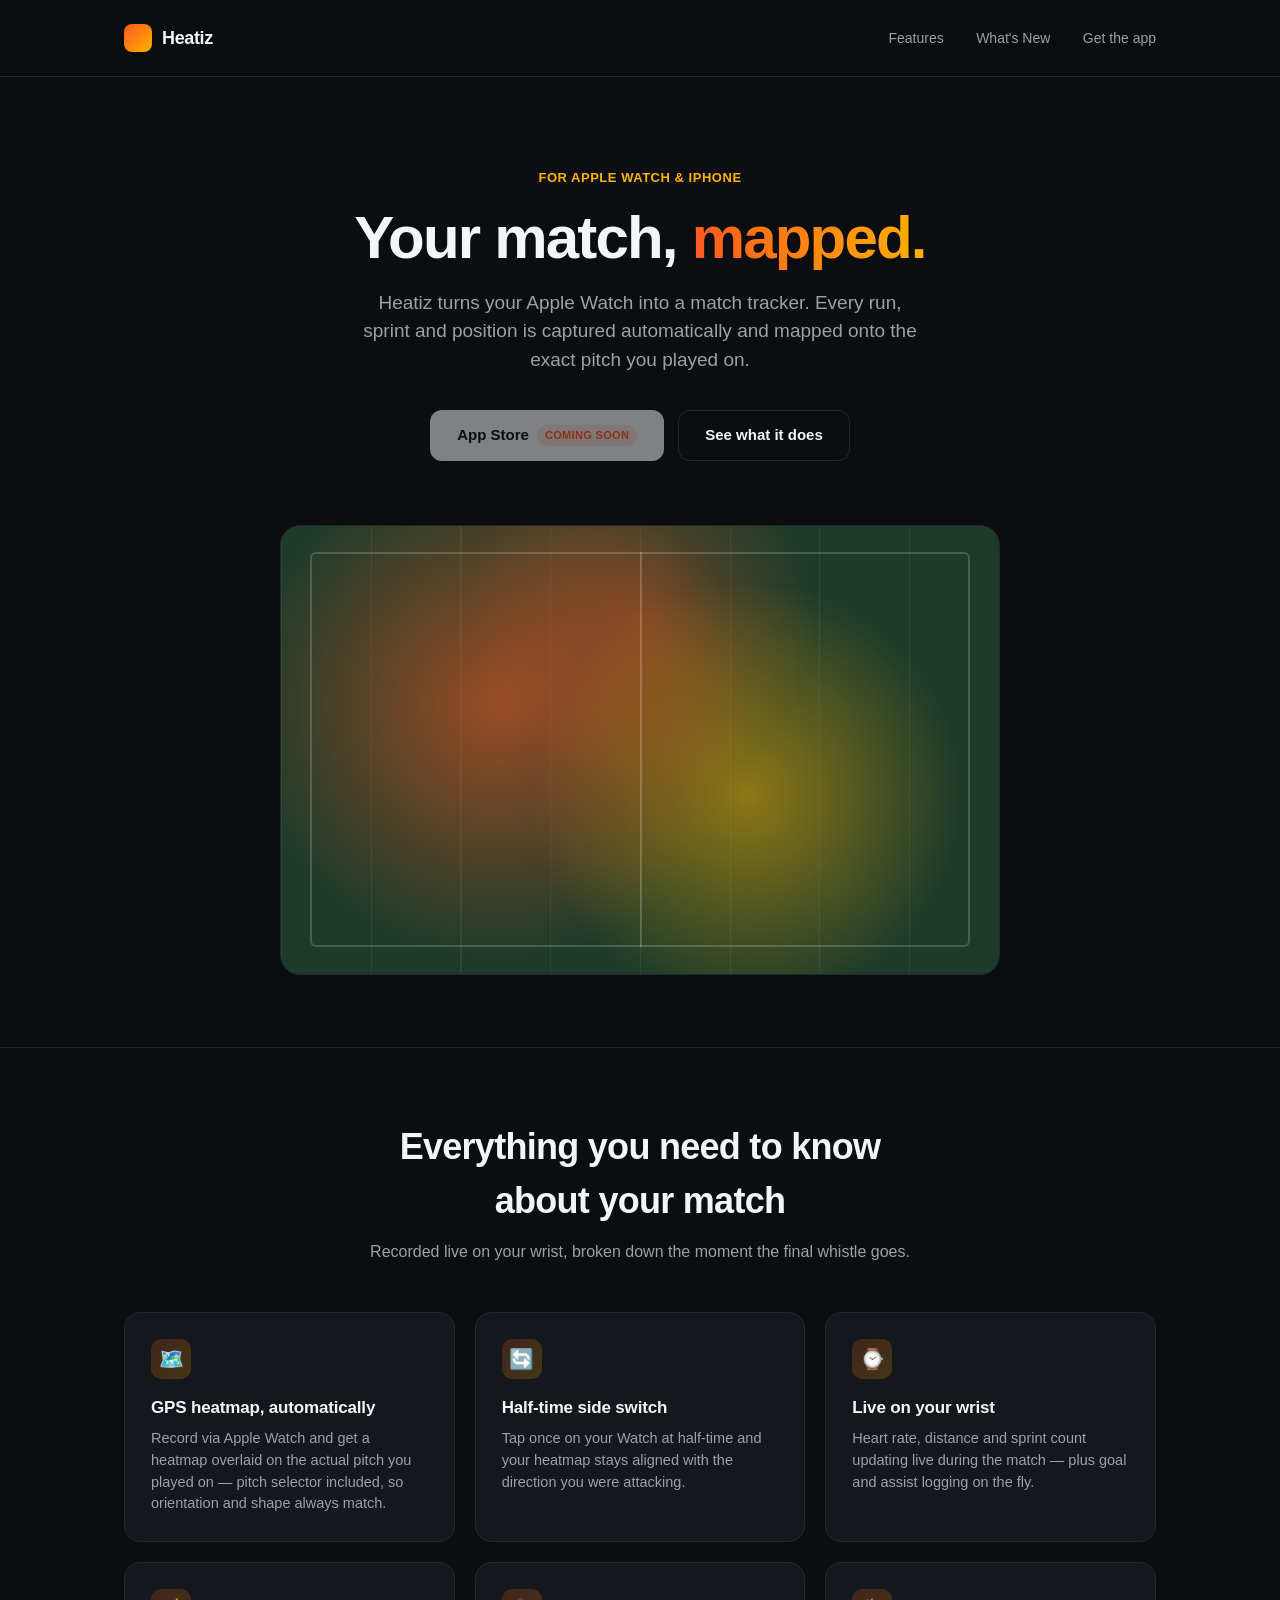
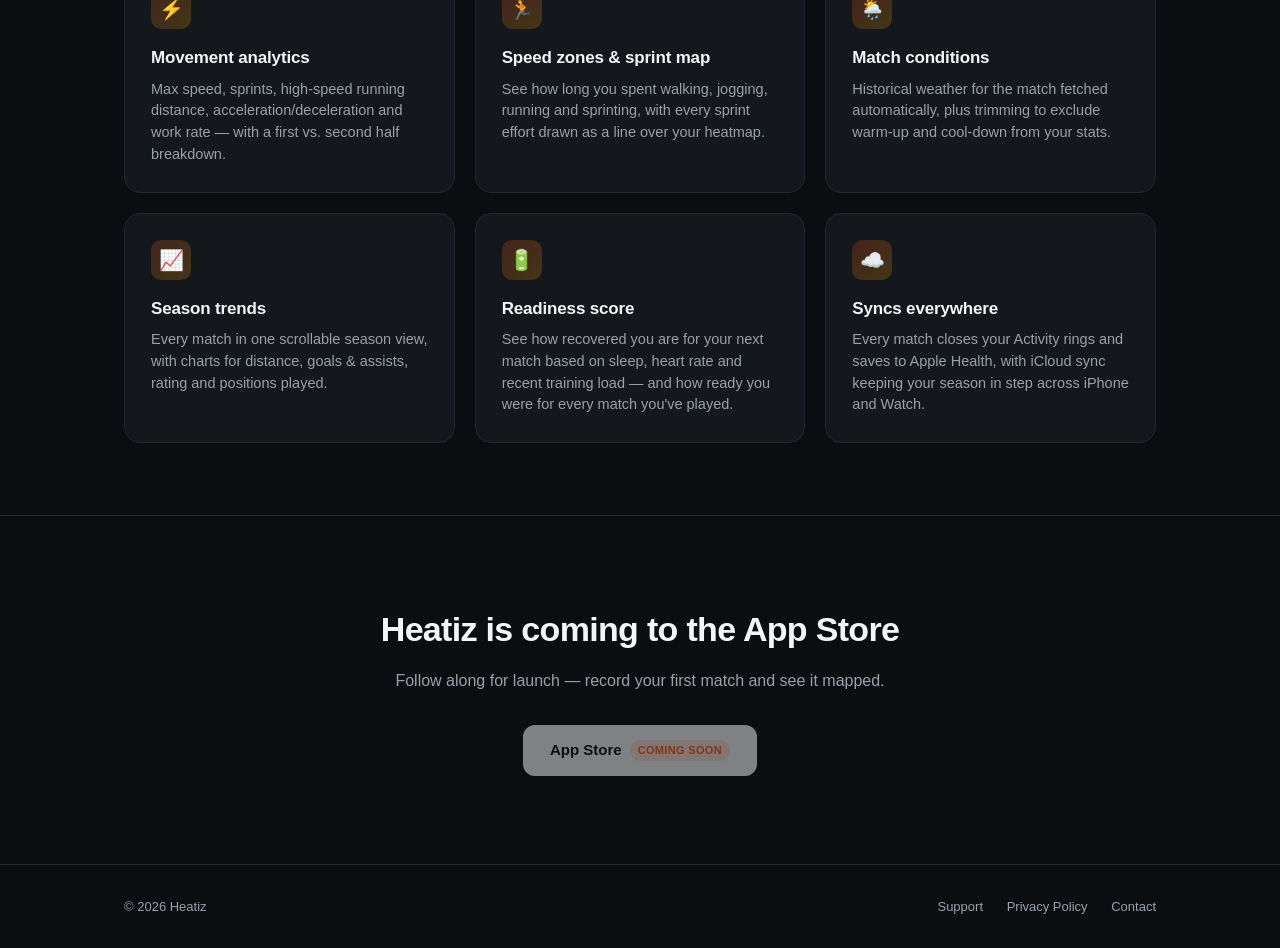
==== index.html @ fa33625a "add changelog" ====
<!DOCTYPE html>
<html lang="en">
<head>
<meta charset="UTF-8">
<meta name="viewport" content="width=device-width, initial-scale=1.0">
<title>Heatiz — Your match, mapped.</title>
<meta name="description" content="Heatiz records your soccer matches via Apple Watch and maps your GPS heatmap onto the exact pitch you played on, with full performance and readiness analytics.">
<link rel="stylesheet" href="style.css">
</head>
<body>

<header>
  <div class="wrap">
    <div class="logo">
      <span class="logo-mark"></span>
      Heatiz
    </div>
    <nav>
      <a href="#features">Features</a>
      <a href="/changelog">What's New</a>
      <a href="#get-app">Get the app</a>
    </nav>
  </div>
</header>

<main>
  <section class="hero">
    <div class="wrap">
      <span class="eyebrow">For Apple Watch &amp; iPhone</span>
      <h1>Your match, <span>mapped.</span></h1>
      <p class="subhead">
        Heatiz turns your Apple Watch into a match tracker. Every run, sprint and
        position is captured automatically and mapped onto the exact pitch you played on.
      </p>
      <div class="cta-row">
        <a class="btn btn-primary" aria-disabled="true">
           App Store <span class="badge-soon">Coming soon</span>
        </a>
        <a class="btn btn-secondary" href="#features">See what it does</a>
      </div>

      <div class="heatmap-visual" role="img" aria-label="Illustration of a soccer heatmap overlaid on a pitch"></div>
    </div>
  </section>

  <section id="features" class="divider">
    <div class="wrap">
      <div class="section-head">
        <h2>Everything you need to know about your match</h2>
        <p>Recorded live on your wrist, broken down the moment the final whistle goes.</p>
      </div>

      <div class="features">
        <div class="feature-card">
          <div class="icon">🗺️</div>
          <h3>GPS heatmap, automatically</h3>
          <p>Record via Apple Watch and get a heatmap overlaid on the actual pitch you played on — pitch selector included, so orientation and shape always match.</p>
        </div>
        <div class="feature-card">
          <div class="icon">🔄</div>
          <h3>Half-time side switch</h3>
          <p>Tap once on your Watch at half-time and your heatmap stays aligned with the direction you were attacking.</p>
        </div>
        <div class="feature-card">
          <div class="icon">⌚️</div>
          <h3>Live on your wrist</h3>
          <p>Heart rate, distance and sprint count updating live during the match — plus goal and assist logging on the fly.</p>
        </div>
        <div class="feature-card">
          <div class="icon">⚡️</div>
          <h3>Movement analytics</h3>
          <p>Max speed, sprints, high-speed running distance, acceleration/deceleration and work rate — with a first vs. second half breakdown.</p>
        </div>
        <div class="feature-card">
          <div class="icon">🏃</div>
          <h3>Speed zones &amp; sprint map</h3>
          <p>See how long you spent walking, jogging, running and sprinting, with every sprint effort drawn as a line over your heatmap.</p>
        </div>
        <div class="feature-card">
          <div class="icon">🌦️</div>
          <h3>Match conditions</h3>
          <p>Historical weather for the match fetched automatically, plus trimming to exclude warm-up and cool-down from your stats.</p>
        </div>
        <div class="feature-card">
          <div class="icon">📈</div>
          <h3>Season trends</h3>
          <p>Every match in one scrollable season view, with charts for distance, goals &amp; assists, rating and positions played.</p>
        </div>
        <div class="feature-card">
          <div class="icon">🔋</div>
          <h3>Readiness score</h3>
          <p>See how recovered you are for your next match based on sleep, heart rate and recent training load — and how ready you were for every match you've played.</p>
        </div>
        <div class="feature-card">
          <div class="icon">☁️</div>
          <h3>Syncs everywhere</h3>
          <p>Every match closes your Activity rings and saves to Apple Health, with iCloud sync keeping your season in step across iPhone and Watch.</p>
        </div>
      </div>
    </div>
  </section>

  <section id="get-app" class="cta-band divider">
    <div class="wrap">
      <h2>Heatiz is coming to the App Store</h2>
      <p>Follow along for launch — record your first match and see it mapped.</p>
      <div class="cta-row">
        <a class="btn btn-primary" aria-disabled="true">
           App Store <span class="badge-soon">Coming soon</span>
        </a>
      </div>
    </div>
  </section>
</main>

<footer>
  <div class="wrap">
    <span>© 2026 Heatiz</span>
    <div class="links">
      <a href="/appSupport">Support</a>
      <a href="/appPrivacy">Privacy Policy</a>
      <a href="mailto:support@heatiz.com">Contact</a>
    </div>
  </div>
</footer>

</body>
</html>
---- style.css ----
:root {
  --bg: #0b0d10;
  --bg-elevated: #14171b;
  --border: #23272d;
  --text: #f4f5f6;
  --text-dim: #9aa1a9;
  --accent: #ff5a1f;
  --accent-2: #ffb100;
  --pitch: #1c3b2a;
}

* { box-sizing: border-box; margin: 0; padding: 0; }

html { scroll-behavior: smooth; }

body {
  background: var(--bg);
  color: var(--text);
  font-family: -apple-system, BlinkMacSystemFont, "SF Pro Text", "Segoe UI", Roboto, Helvetica, Arial, sans-serif;
  line-height: 1.5;
  -webkit-font-smoothing: antialiased;
}

.wrap {
  max-width: 1080px;
  margin: 0 auto;
  padding: 0 24px;
}

header {
  padding: 24px 0;
  border-bottom: 1px solid var(--border);
  position: sticky;
  top: 0;
  background: rgba(11, 13, 16, 0.85);
  backdrop-filter: saturate(180%) blur(12px);
  z-index: 10;
}

header .wrap {
  display: flex;
  align-items: center;
  justify-content: space-between;
}

.logo {
  display: flex;
  align-items: center;
  gap: 10px;
  font-weight: 700;
  font-size: 18px;
  letter-spacing: -0.02em;
  text-decoration: none;
  color: var(--text);
}

.logo-mark {
  width: 28px;
  height: 28px;
  border-radius: 8px;
  background: linear-gradient(135deg, var(--accent), var(--accent-2));
  display: inline-block;
}

nav a {
  color: var(--text-dim);
  text-decoration: none;
  font-size: 14px;
  margin-left: 28px;
}

nav a:hover { color: var(--text); }

.hero {
  padding: 88px 0 72px;
  text-align: center;
}

.eyebrow {
  display: inline-block;
  font-size: 13px;
  font-weight: 600;
  color: var(--accent-2);
  letter-spacing: 0.04em;
  text-transform: uppercase;
  margin-bottom: 18px;
}

h1 {
  font-size: clamp(36px, 6vw, 60px);
  font-weight: 800;
  letter-spacing: -0.03em;
  line-height: 1.05;
  max-width: 780px;
  margin: 0 auto 20px;
}

h1 span {
  background: linear-gradient(90deg, var(--accent), var(--accent-2));
  -webkit-background-clip: text;
  background-clip: text;
  color: transparent;
}

.subhead {
  font-size: clamp(16px, 2.2vw, 19px);
  color: var(--text-dim);
  max-width: 560px;
  margin: 0 auto 36px;
}

.cta-row {
  display: flex;
  justify-content: center;
  gap: 14px;
  flex-wrap: wrap;
}

.btn {
  display: inline-flex;
  align-items: center;
  gap: 8px;
  padding: 13px 26px;
  border-radius: 12px;
  font-weight: 600;
  font-size: 15px;
  text-decoration: none;
  border: 1px solid transparent;
}

.btn-primary {
  background: var(--text);
  color: var(--bg);
  opacity: 0.5;
  cursor: default;
}

.btn-secondary {
  border-color: var(--border);
  color: var(--text);
}

.btn-secondary:hover { border-color: var(--text-dim); }

.badge-soon {
  font-size: 11px;
  font-weight: 700;
  background: rgba(255, 90, 31, 0.15);
  color: var(--accent);
  padding: 2px 8px;
  border-radius: 999px;
  text-transform: uppercase;
  letter-spacing: 0.03em;
}

.heatmap-visual {
  margin: 64px auto 0;
  max-width: 720px;
  aspect-ratio: 16 / 10;
  border-radius: 20px;
  background:
    radial-gradient(circle at 30% 40%, rgba(255, 90, 31, 0.55), transparent 45%),
    radial-gradient(circle at 65% 60%, rgba(255, 177, 0, 0.5), transparent 40%),
    radial-gradient(circle at 50% 20%, rgba(255, 90, 31, 0.35), transparent 35%),
    repeating-linear-gradient(90deg, rgba(255,255,255,0.06) 0 1px, transparent 1px 12.5%),
    var(--pitch);
  border: 1px solid var(--border);
  position: relative;
  overflow: hidden;
}

.heatmap-visual::before {
  content: "";
  position: absolute;
  inset: 6% 4%;
  border: 2px solid rgba(255,255,255,0.18);
  border-radius: 6px;
}

.heatmap-visual::after {
  content: "";
  position: absolute;
  top: 6%;
  bottom: 6%;
  left: 50%;
  width: 2px;
  background: rgba(255,255,255,0.18);
}

section { padding: 72px 0; }

.section-head {
  text-align: center;
  max-width: 560px;
  margin: 0 auto 48px;
}

.section-head h2 {
  font-size: clamp(28px, 4vw, 36px);
  letter-spacing: -0.02em;
  margin-bottom: 12px;
}

.section-head p { color: var(--text-dim); font-size: 16px; }

.features {
  display: grid;
  grid-template-columns: repeat(auto-fit, minmax(260px, 1fr));
  gap: 20px;
}

.feature-card {
  background: var(--bg-elevated);
  border: 1px solid var(--border);
  border-radius: 16px;
  padding: 26px;
}

.feature-card .icon {
  width: 40px;
  height: 40px;
  border-radius: 10px;
  background: linear-gradient(135deg, rgba(255,90,31,0.2), rgba(255,177,0,0.2));
  display: flex;
  align-items: center;
  justify-content: center;
  font-size: 20px;
  margin-bottom: 16px;
}

.feature-card h3 {
  font-size: 17px;
  margin-bottom: 8px;
  letter-spacing: -0.01em;
}

.feature-card p {
  font-size: 14.5px;
  color: var(--text-dim);
}

.divider { border-top: 1px solid var(--border); }

.cta-band {
  text-align: center;
  padding: 88px 0;
}

.cta-band h2 {
  font-size: clamp(26px, 4vw, 34px);
  letter-spacing: -0.02em;
  margin-bottom: 14px;
}

.cta-band p {
  color: var(--text-dim);
  margin-bottom: 32px;
}

footer {
  border-top: 1px solid var(--border);
  padding: 32px 0;
}

footer .wrap {
  display: flex;
  align-items: center;
  justify-content: space-between;
  flex-wrap: wrap;
  gap: 12px;
}

footer, footer a { color: var(--text-dim); font-size: 13px; text-decoration: none; }
footer a:hover { color: var(--text); }
footer .links a { margin-left: 20px; }

/* Prose pages: privacy, support */
.page-head {
  padding: 64px 0 40px;
  text-align: center;
  border-bottom: 1px solid var(--border);
}

.page-head h1 {
  font-size: clamp(30px, 5vw, 44px);
}

.page-head p { color: var(--text-dim); font-size: 15px; }

.prose {
  max-width: 720px;
  margin: 0 auto;
  padding: 56px 0 88px;
}

.prose .entry {
  margin-bottom: 40px;
}

.prose .entry:last-child { margin-bottom: 0; }

.prose h2 {
  font-size: 20px;
  letter-spacing: -0.01em;
  margin-bottom: 10px;
}

.prose .entry-meta {
  font-weight: 400;
  font-size: 14px;
  color: var(--text-dim);
}

.prose p {
  color: var(--text-dim);
  font-size: 15.5px;
}

.prose a { color: var(--accent-2); }

.contact-card {
  max-width: 720px;
  margin: 0 auto 56px;
  background: var(--bg-elevated);
  border: 1px solid var(--border);
  border-radius: 16px;
  padding: 26px;
  display: flex;
  align-items: center;
  justify-content: space-between;
  flex-wrap: wrap;
  gap: 16px;
}

.contact-card p { color: var(--text-dim); font-size: 14.5px; }
.contact-card h2 { font-size: 17px; margin-bottom: 4px; }

@media (max-width: 600px) {
  nav { display: none; }
  footer .links a:first-child { margin-left: 0; }
  .contact-card { flex-direction: column; align-items: flex-start; }
}
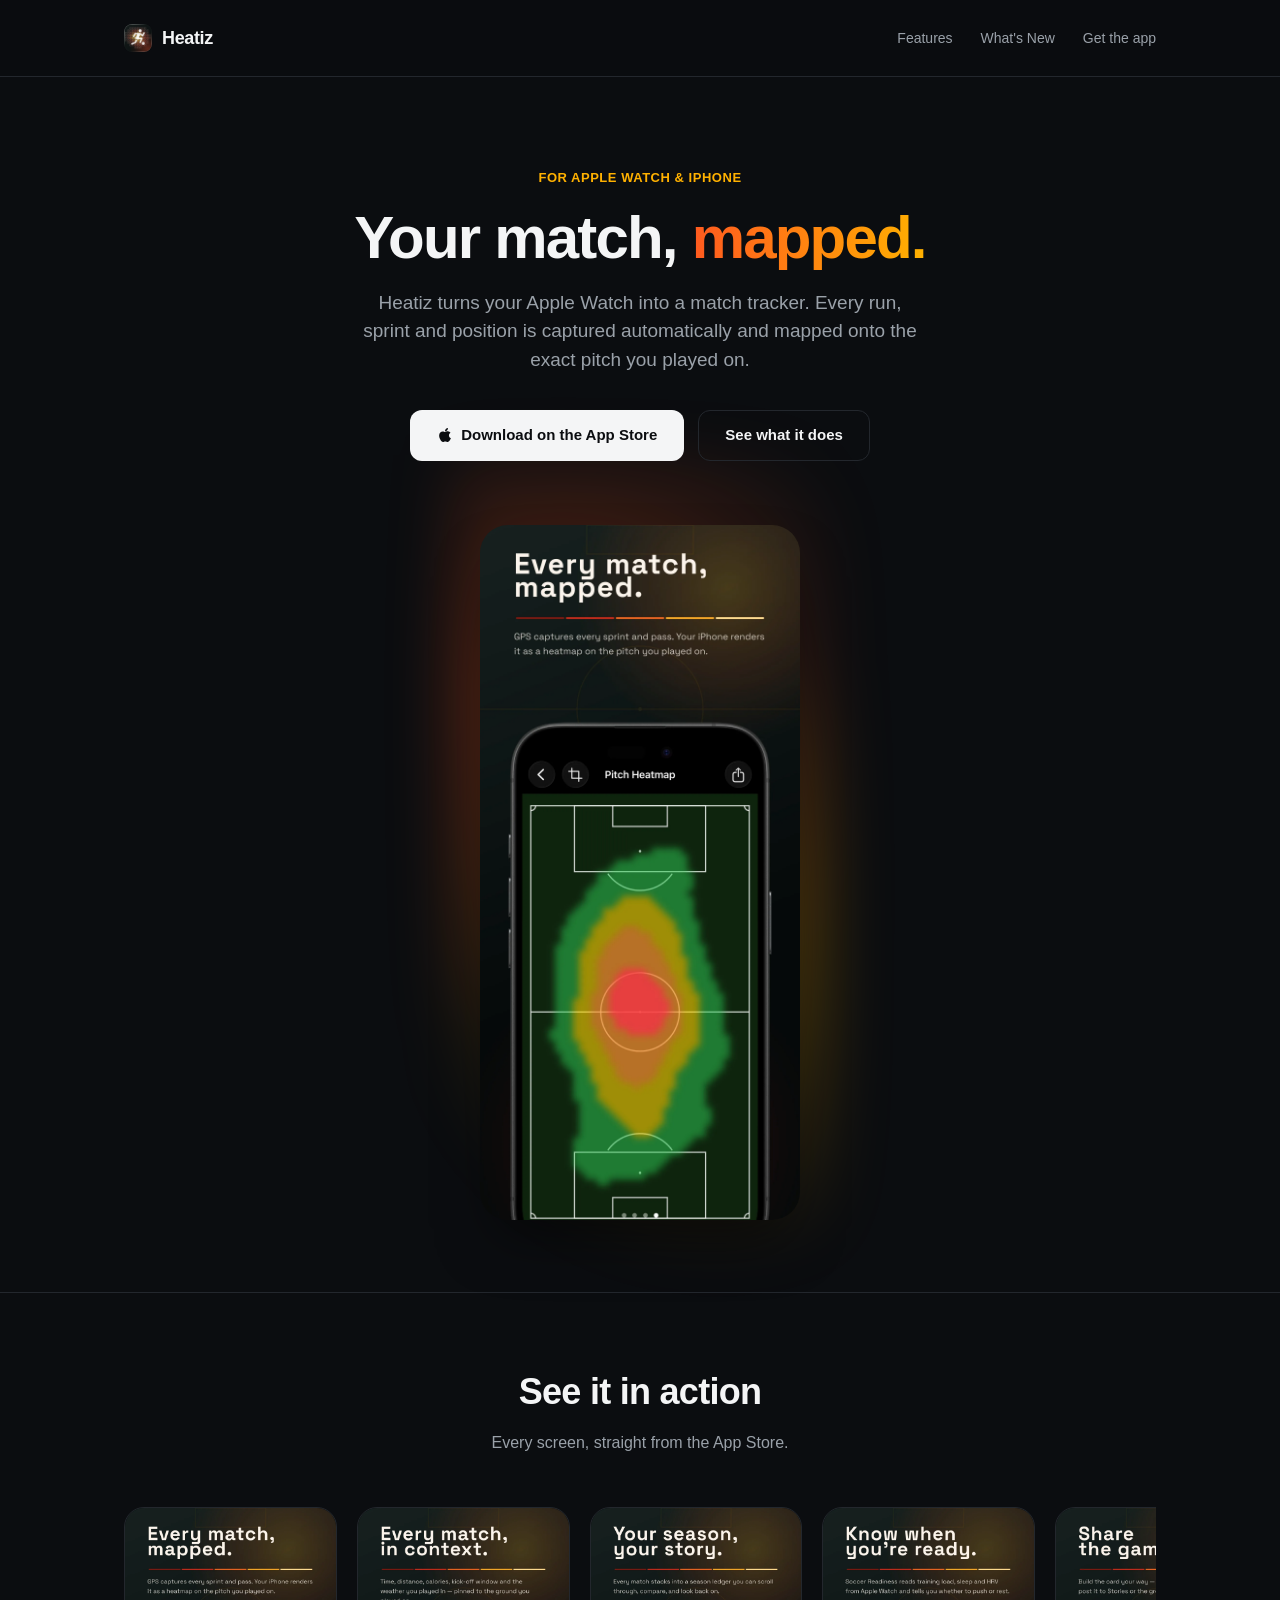
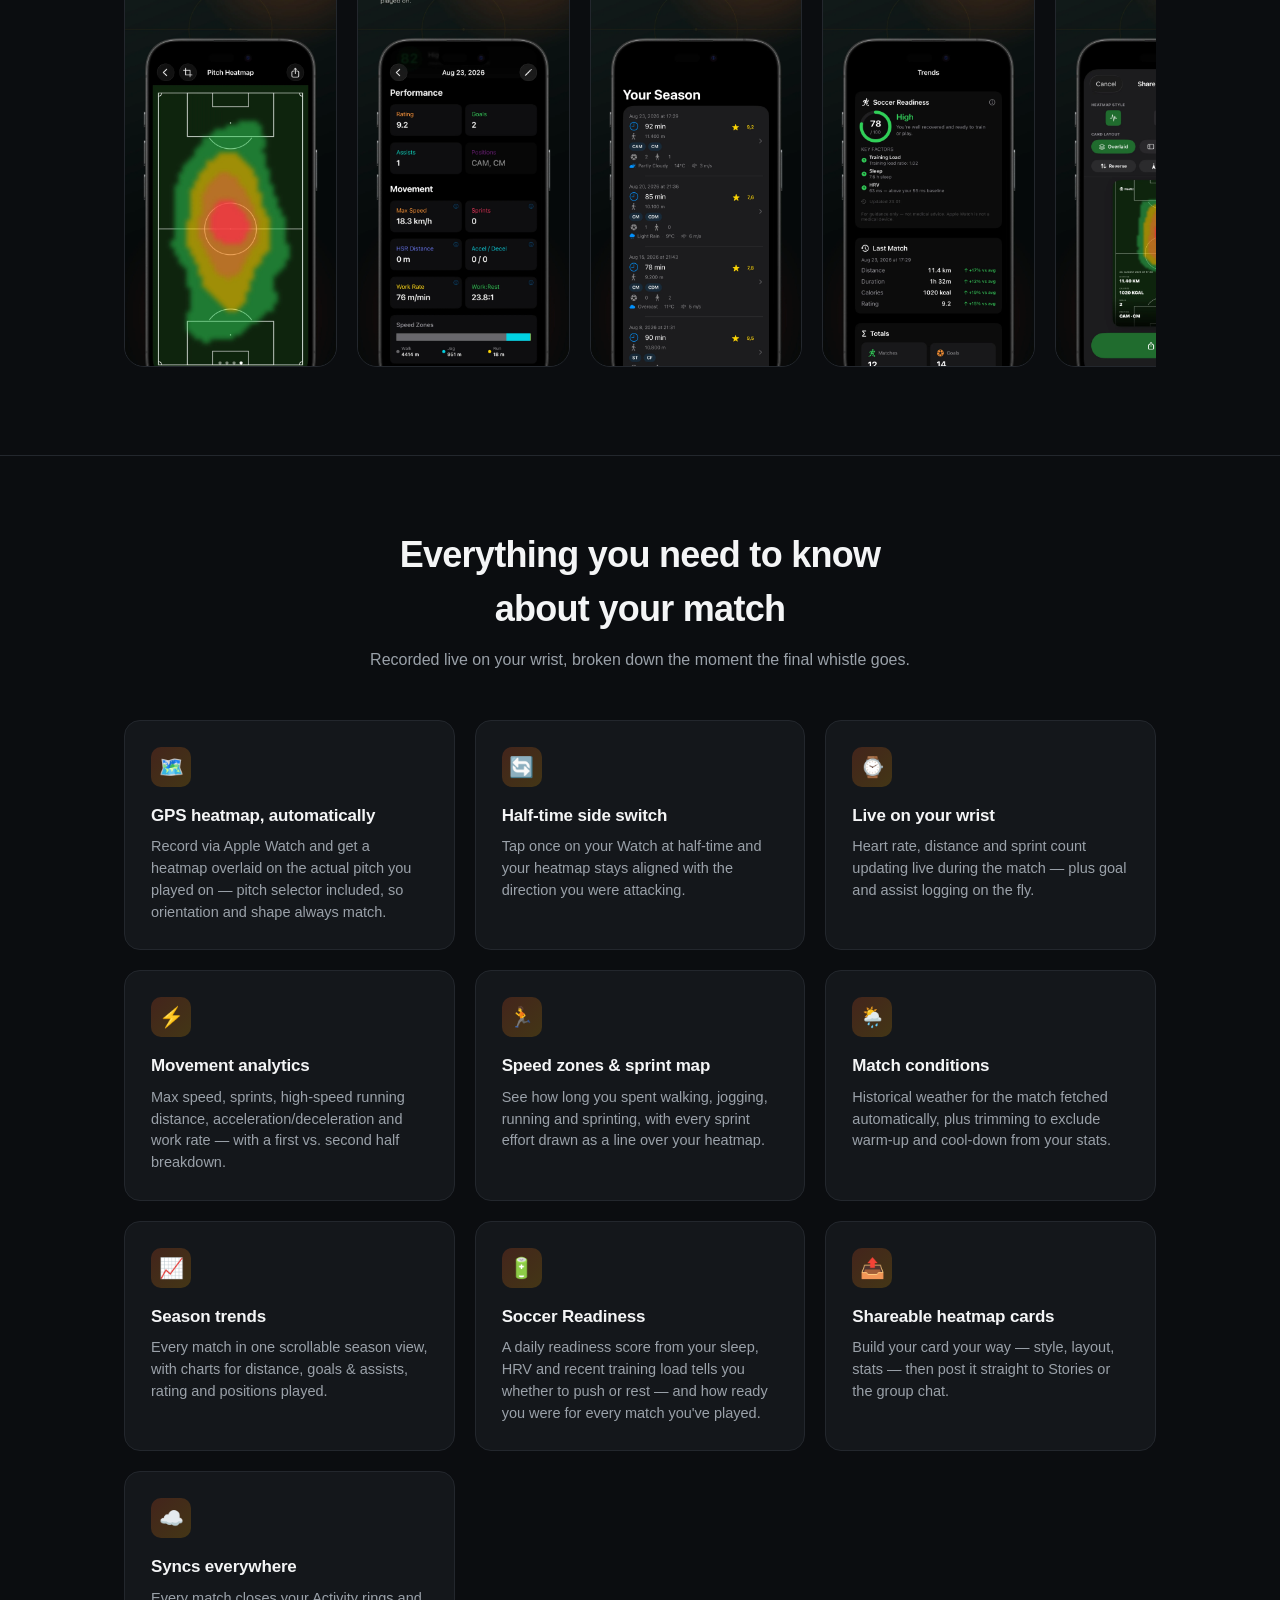
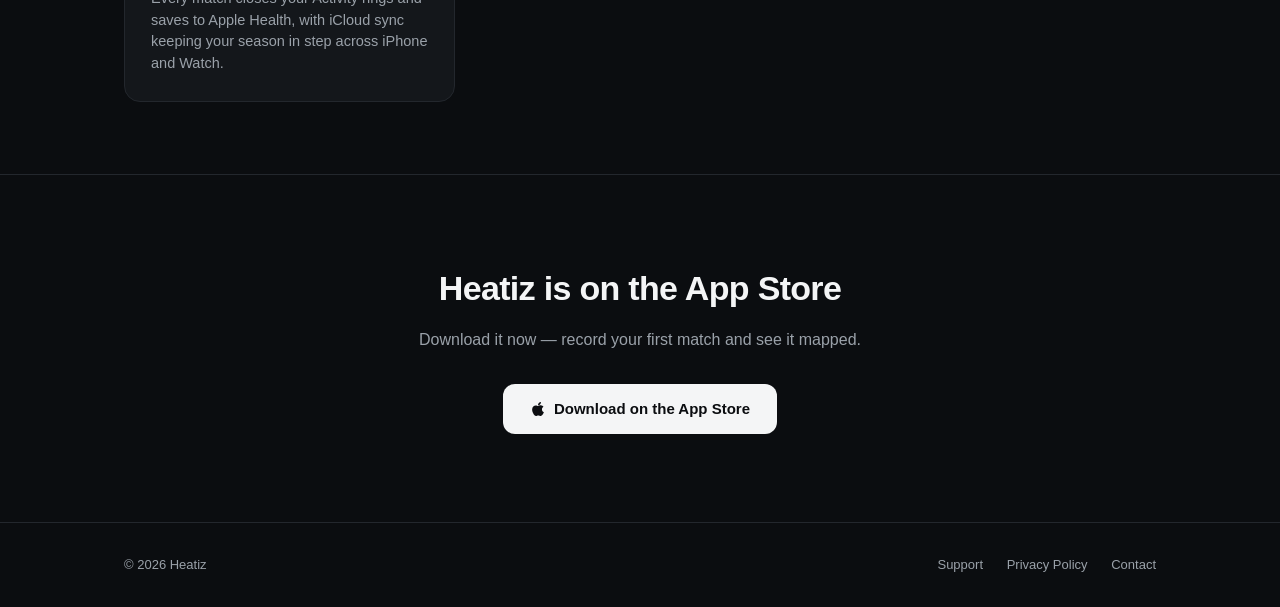
==== commit 00bb36cd: "Relaunch landing page with real app assets and responsive nav Swap the pre-launch placeholders for t" ====
--- a/index.html
+++ b/index.html
@@ -4,7 +4,15 @@
 <meta charset="UTF-8">
 <meta name="viewport" content="width=device-width, initial-scale=1.0">
 <title>Heatiz — Your match, mapped.</title>
-<meta name="description" content="Heatiz records your soccer matches via Apple Watch and maps your GPS heatmap onto the exact pitch you played on, with full performance and readiness analytics.">
+<meta name="description" content="The fitness app built for soccer. Record matches on Apple Watch, replay every run as a GPS heatmap, and track goals, assists, and stats across your whole season.">
+<link rel="icon" type="image/png" sizes="32x32" href="/assets/icon/icon-32.png">
+<link rel="apple-touch-icon" href="/assets/icon/icon-180.png">
+<meta property="og:type" content="website">
+<meta property="og:title" content="Heatiz — Your match, mapped.">
+<meta property="og:description" content="The fitness app built for soccer. Record matches on Apple Watch, replay every run as a GPS heatmap, and track goals, assists, and stats across your whole season.">
+<meta property="og:image" content="https://heatiz.com/assets/icon/icon-512.webp">
+<meta property="og:url" content="https://heatiz.com/">
+<meta name="twitter:card" content="summary">
 <link rel="stylesheet" href="style.css">
 </head>
 <body>
@@ -15,6 +23,10 @@
       <span class="logo-mark"></span>
       Heatiz
     </div>
+    <input type="checkbox" id="nav-toggle" class="nav-toggle">
+    <label for="nav-toggle" class="nav-toggle-btn" aria-label="Menu">
+      <svg viewBox="0 0 24 24" aria-hidden="true"><path fill="currentColor" d="M3 6h18v2H3zm0 5h18v2H3zm0 5h18v2H3z"/></svg>
+    </label>
     <nav>
       <a href="#features">Features</a>
       <a href="/changelog">What's New</a>
@@ -33,13 +45,33 @@
         position is captured automatically and mapped onto the exact pitch you played on.
       </p>
       <div class="cta-row">
-        <a class="btn btn-primary" aria-disabled="true">
-           App Store <span class="badge-soon">Coming soon</span>
+        <a class="btn btn-primary" href="https://apps.apple.com/app/id6761580343" target="_blank" rel="noopener">
+          <svg class="apple-mark" viewBox="0 0 384 512" aria-hidden="true"><path fill="currentColor" d="M318.7 268.7c-.2-36.7 16.4-64.4 50-84.8-18.8-26.9-47.2-41.7-84.7-44.6-35.5-2.8-74.3 20.7-88.5 20.7-15 0-49.4-19.7-76.4-19.7C63.3 141 4 184.8 4 273.5q0 39.3 14.4 81.2c12.8 36.7 59 126.7 107.2 125.2 25.2-.6 43-17.9 75.8-17.9 31.8 0 48.3 17.9 76.4 17.9 48.6-.7 90.4-82.5 102.6-119.3-65.2-30.7-61.7-90-61.7-91.9zm-56.6-164.2c27.3-32.4 24.8-61.9 24-72.5-24.1 1.4-52 16.4-67.9 34.9-17.5 19.8-27.8 44.3-25.6 71.9 26.1 2 49.9-11.4 69.5-34.3z"/></svg>
+          Download on the App Store
         </a>
         <a class="btn btn-secondary" href="#features">See what it does</a>
       </div>
 
-      <div class="heatmap-visual" role="img" aria-label="Illustration of a soccer heatmap overlaid on a pitch"></div>
+      <div class="hero-shot">
+        <img src="/assets/screenshots/heatmap-mapped.webp" alt="Heatiz heatmap screen showing a player's GPS movement mapped onto a soccer pitch" loading="eager">
+      </div>
+    </div>
+  </section>
+
+  <section class="showcase divider">
+    <div class="wrap">
+      <div class="section-head">
+        <h2>See it in action</h2>
+        <p>Every screen, straight from the App Store.</p>
+      </div>
+      <div class="showcase-strip">
+        <img src="/assets/screenshots/heatmap-mapped.webp" alt="Every match, mapped — GPS heatmap rendered on the pitch you played on" loading="lazy">
+        <img src="/assets/screenshots/match-context.webp" alt="Every match, in context — time, distance, calories, weather and full movement analytics" loading="lazy">
+        <img src="/assets/screenshots/season-story.webp" alt="Your season, your story — every match stacked into a scrollable season ledger" loading="lazy">
+        <img src="/assets/screenshots/readiness.webp" alt="Know when you're ready — Soccer Readiness score from training load, sleep and HRV" loading="lazy">
+        <img src="/assets/screenshots/share-game.webp" alt="Share the game — build a heatmap card and post it to Stories or your group chat" loading="lazy">
+        <img src="/assets/screenshots/home-widgets.webp" alt="Your season on Home Screen — readiness, last session and recent matches widgets" loading="lazy">
+      </div>
     </div>
   </section>
 
@@ -88,8 +120,13 @@
         </div>
         <div class="feature-card">
           <div class="icon">🔋</div>
-          <h3>Readiness score</h3>
-          <p>See how recovered you are for your next match based on sleep, heart rate and recent training load — and how ready you were for every match you've played.</p>
+          <h3>Soccer Readiness</h3>
+          <p>A daily readiness score from your sleep, HRV and recent training load tells you whether to push or rest — and how ready you were for every match you've played.</p>
+        </div>
+        <div class="feature-card">
+          <div class="icon">📤</div>
+          <h3>Shareable heatmap cards</h3>
+          <p>Build your card your way — style, layout, stats — then post it straight to Stories or the group chat.</p>
         </div>
         <div class="feature-card">
           <div class="icon">☁️</div>
@@ -102,11 +139,12 @@
 
   <section id="get-app" class="cta-band divider">
     <div class="wrap">
-      <h2>Heatiz is coming to the App Store</h2>
-      <p>Follow along for launch — record your first match and see it mapped.</p>
+      <h2>Heatiz is on the App Store</h2>
+      <p>Download it now — record your first match and see it mapped.</p>
       <div class="cta-row">
-        <a class="btn btn-primary" aria-disabled="true">
-           App Store <span class="badge-soon">Coming soon</span>
+        <a class="btn btn-primary" href="https://apps.apple.com/app/id6761580343" target="_blank" rel="noopener">
+          <svg class="apple-mark" viewBox="0 0 384 512" aria-hidden="true"><path fill="currentColor" d="M318.7 268.7c-.2-36.7 16.4-64.4 50-84.8-18.8-26.9-47.2-41.7-84.7-44.6-35.5-2.8-74.3 20.7-88.5 20.7-15 0-49.4-19.7-76.4-19.7C63.3 141 4 184.8 4 273.5q0 39.3 14.4 81.2c12.8 36.7 59 126.7 107.2 125.2 25.2-.6 43-17.9 75.8-17.9 31.8 0 48.3 17.9 76.4 17.9 48.6-.7 90.4-82.5 102.6-119.3-65.2-30.7-61.7-90-61.7-91.9zm-56.6-164.2c27.3-32.4 24.8-61.9 24-72.5-24.1 1.4-52 16.4-67.9 34.9-17.5 19.8-27.8 44.3-25.6 71.9 26.1 2 49.9-11.4 69.5-34.3z"/></svg>
+          Download on the App Store
         </a>
       </div>
     </div>
@@ -124,5 +162,12 @@
   </div>
 </footer>
 
+<script>
+document.querySelectorAll('nav a').forEach(function (a) {
+  a.addEventListener('click', function () {
+    document.getElementById('nav-toggle').checked = false;
+  });
+});
+</script>
 </body>
 </html>
--- a/style.css
+++ b/style.css
@@ -58,8 +58,13 @@
   width: 28px;
   height: 28px;
   border-radius: 8px;
-  background: linear-gradient(135deg, var(--accent), var(--accent-2));
+  background: url('/assets/icon/icon-512.webp') center / cover no-repeat;
   display: inline-block;
+}
+
+nav {
+  display: flex;
+  align-items: center;
 }
 
 nav a {
@@ -67,9 +72,28 @@
   text-decoration: none;
   font-size: 14px;
   margin-left: 28px;
+  white-space: nowrap;
 }
 
 nav a:hover { color: var(--text); }
+
+.nav-toggle { position: absolute; opacity: 0; pointer-events: none; }
+
+.nav-toggle-btn {
+  display: none;
+  align-items: center;
+  justify-content: center;
+  width: 36px;
+  height: 36px;
+  border-radius: 8px;
+  border: 1px solid var(--border);
+  cursor: pointer;
+  flex-shrink: 0;
+}
+
+.nav-toggle-btn svg { width: 18px; height: 18px; color: var(--text); }
+
+.nav-toggle:focus-visible ~ .nav-toggle-btn { outline: 2px solid var(--accent-2); outline-offset: 2px; }
 
 .hero {
   padding: 88px 0 72px;
@@ -131,8 +155,13 @@
 .btn-primary {
   background: var(--text);
   color: var(--bg);
-  opacity: 0.5;
-  cursor: default;
+}
+
+.btn-primary:hover { background: #fff; }
+
+.apple-mark {
+  width: 16px;
+  height: 16px;
 }
 
 .btn-secondary {
@@ -142,50 +171,50 @@
 
 .btn-secondary:hover { border-color: var(--text-dim); }
 
-.badge-soon {
-  font-size: 11px;
-  font-weight: 700;
-  background: rgba(255, 90, 31, 0.15);
-  color: var(--accent);
-  padding: 2px 8px;
-  border-radius: 999px;
-  text-transform: uppercase;
-  letter-spacing: 0.03em;
-}
-
-.heatmap-visual {
+.hero-shot {
   margin: 64px auto 0;
-  max-width: 720px;
-  aspect-ratio: 16 / 10;
-  border-radius: 20px;
-  background:
-    radial-gradient(circle at 30% 40%, rgba(255, 90, 31, 0.55), transparent 45%),
-    radial-gradient(circle at 65% 60%, rgba(255, 177, 0, 0.5), transparent 40%),
-    radial-gradient(circle at 50% 20%, rgba(255, 90, 31, 0.35), transparent 35%),
-    repeating-linear-gradient(90deg, rgba(255,255,255,0.06) 0 1px, transparent 1px 12.5%),
-    var(--pitch);
-  border: 1px solid var(--border);
+  max-width: 320px;
   position: relative;
-  overflow: hidden;
-}
-
-.heatmap-visual::before {
+}
+
+.hero-shot::before {
   content: "";
   position: absolute;
-  inset: 6% 4%;
-  border: 2px solid rgba(255,255,255,0.18);
-  border-radius: 6px;
-}
-
-.heatmap-visual::after {
-  content: "";
-  position: absolute;
-  top: 6%;
-  bottom: 6%;
-  left: 50%;
-  width: 2px;
-  background: rgba(255,255,255,0.18);
-}
+  inset: -10%;
+  background:
+    radial-gradient(circle at 30% 30%, rgba(255, 90, 31, 0.35), transparent 55%),
+    radial-gradient(circle at 70% 60%, rgba(255, 177, 0, 0.3), transparent 55%);
+  filter: blur(30px);
+  z-index: -1;
+}
+
+.hero-shot img {
+  display: block;
+  width: 100%;
+  border-radius: 28px;
+  box-shadow: 0 30px 60px -20px rgba(0,0,0,0.6);
+}
+
+.showcase-strip {
+  display: flex;
+  gap: 20px;
+  overflow-x: auto;
+  padding: 4px 4px 16px;
+  scroll-snap-type: x proximity;
+  -webkit-overflow-scrolling: touch;
+}
+
+.showcase-strip img {
+  flex: 0 0 auto;
+  height: 460px;
+  width: auto;
+  border-radius: 20px;
+  border: 1px solid var(--border);
+  scroll-snap-align: start;
+}
+
+.showcase-strip::-webkit-scrollbar { height: 8px; }
+.showcase-strip::-webkit-scrollbar-thumb { background: var(--border); border-radius: 999px; }
 
 section { padding: 72px 0; }
 
@@ -335,8 +364,26 @@
 .contact-card p { color: var(--text-dim); font-size: 14.5px; }
 .contact-card h2 { font-size: 17px; margin-bottom: 4px; }
 
+@media (max-width: 720px) {
+  .nav-toggle-btn { display: inline-flex; }
+  header .wrap { flex-wrap: wrap; row-gap: 12px; }
+  nav {
+    display: none;
+    width: 100%;
+    flex-direction: column;
+    align-items: stretch;
+  }
+  nav a {
+    margin-left: 0;
+    padding: 14px 4px;
+    border-top: 1px solid var(--border);
+    font-size: 15px;
+  }
+  .nav-toggle:checked ~ nav { display: flex; }
+}
+
 @media (max-width: 600px) {
-  nav { display: none; }
   footer .links a:first-child { margin-left: 0; }
   .contact-card { flex-direction: column; align-items: flex-start; }
-}
+  .showcase-strip img { height: 340px; }
+}
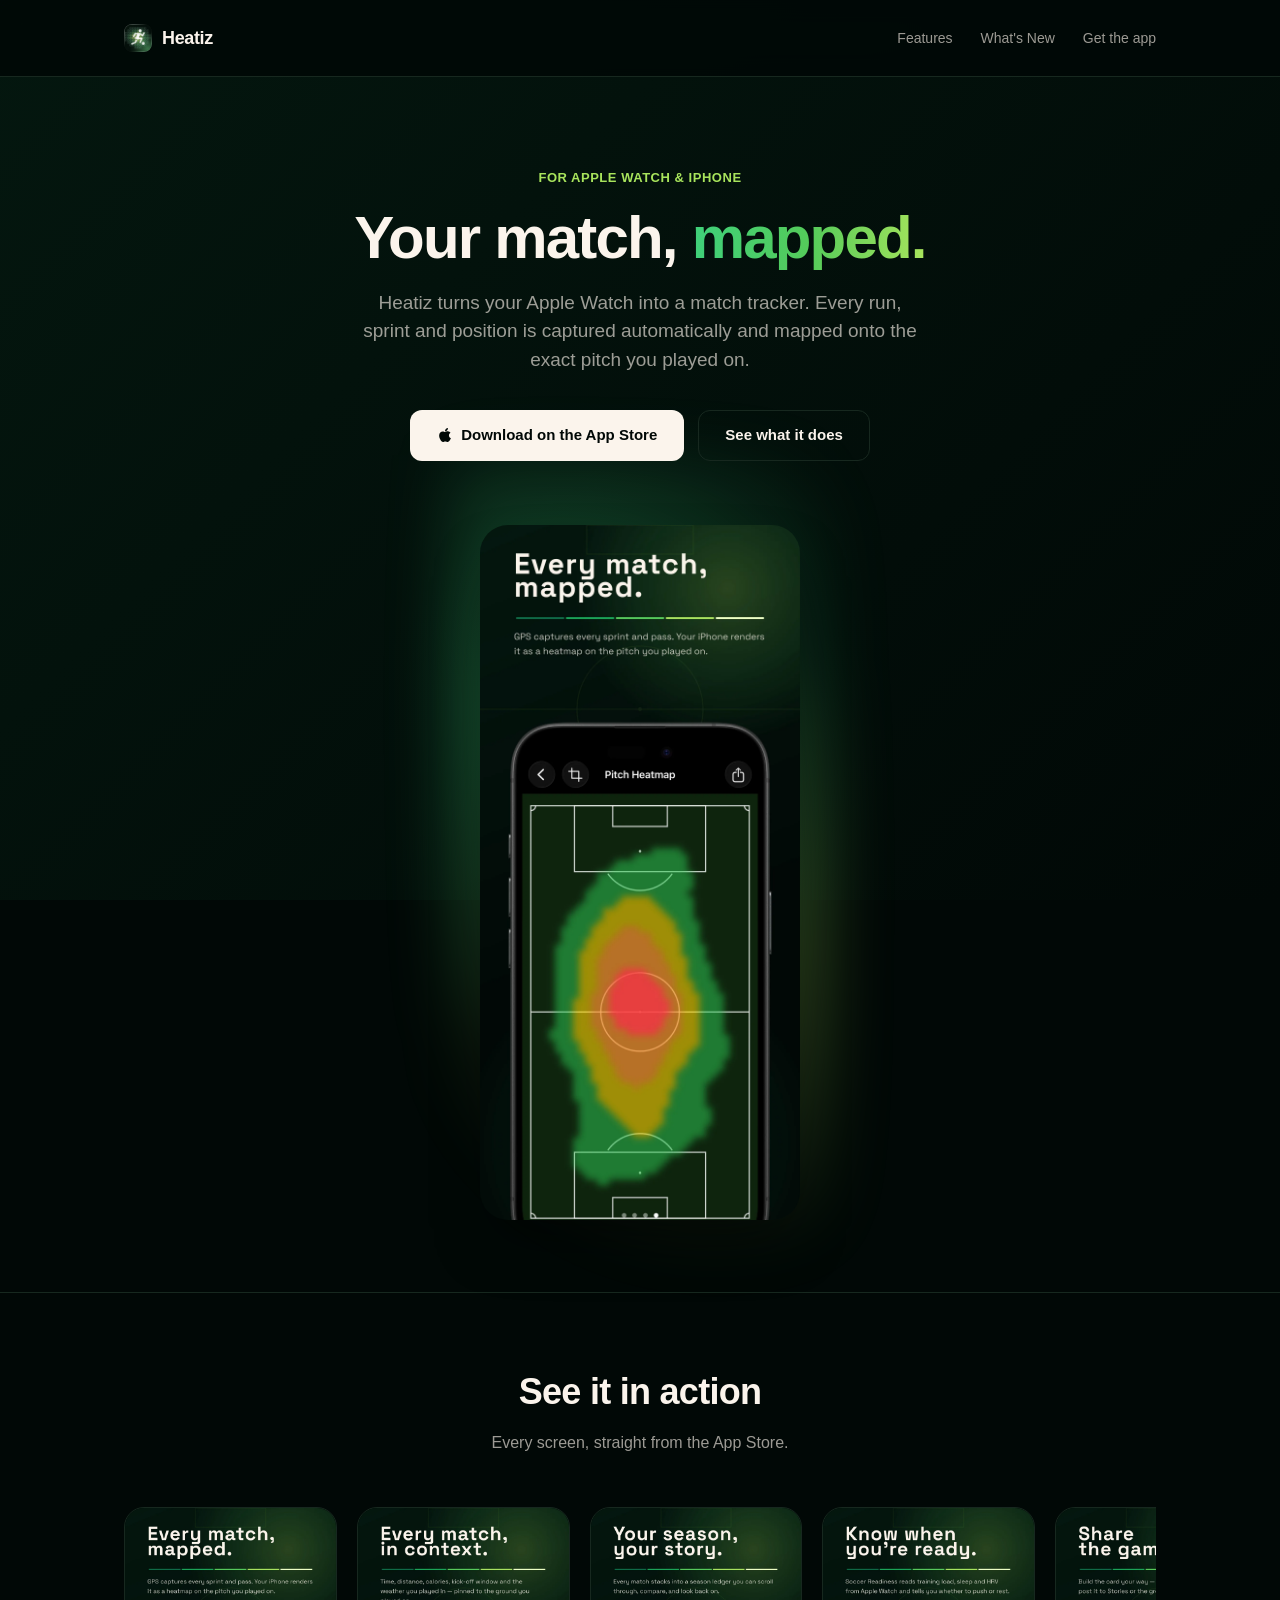
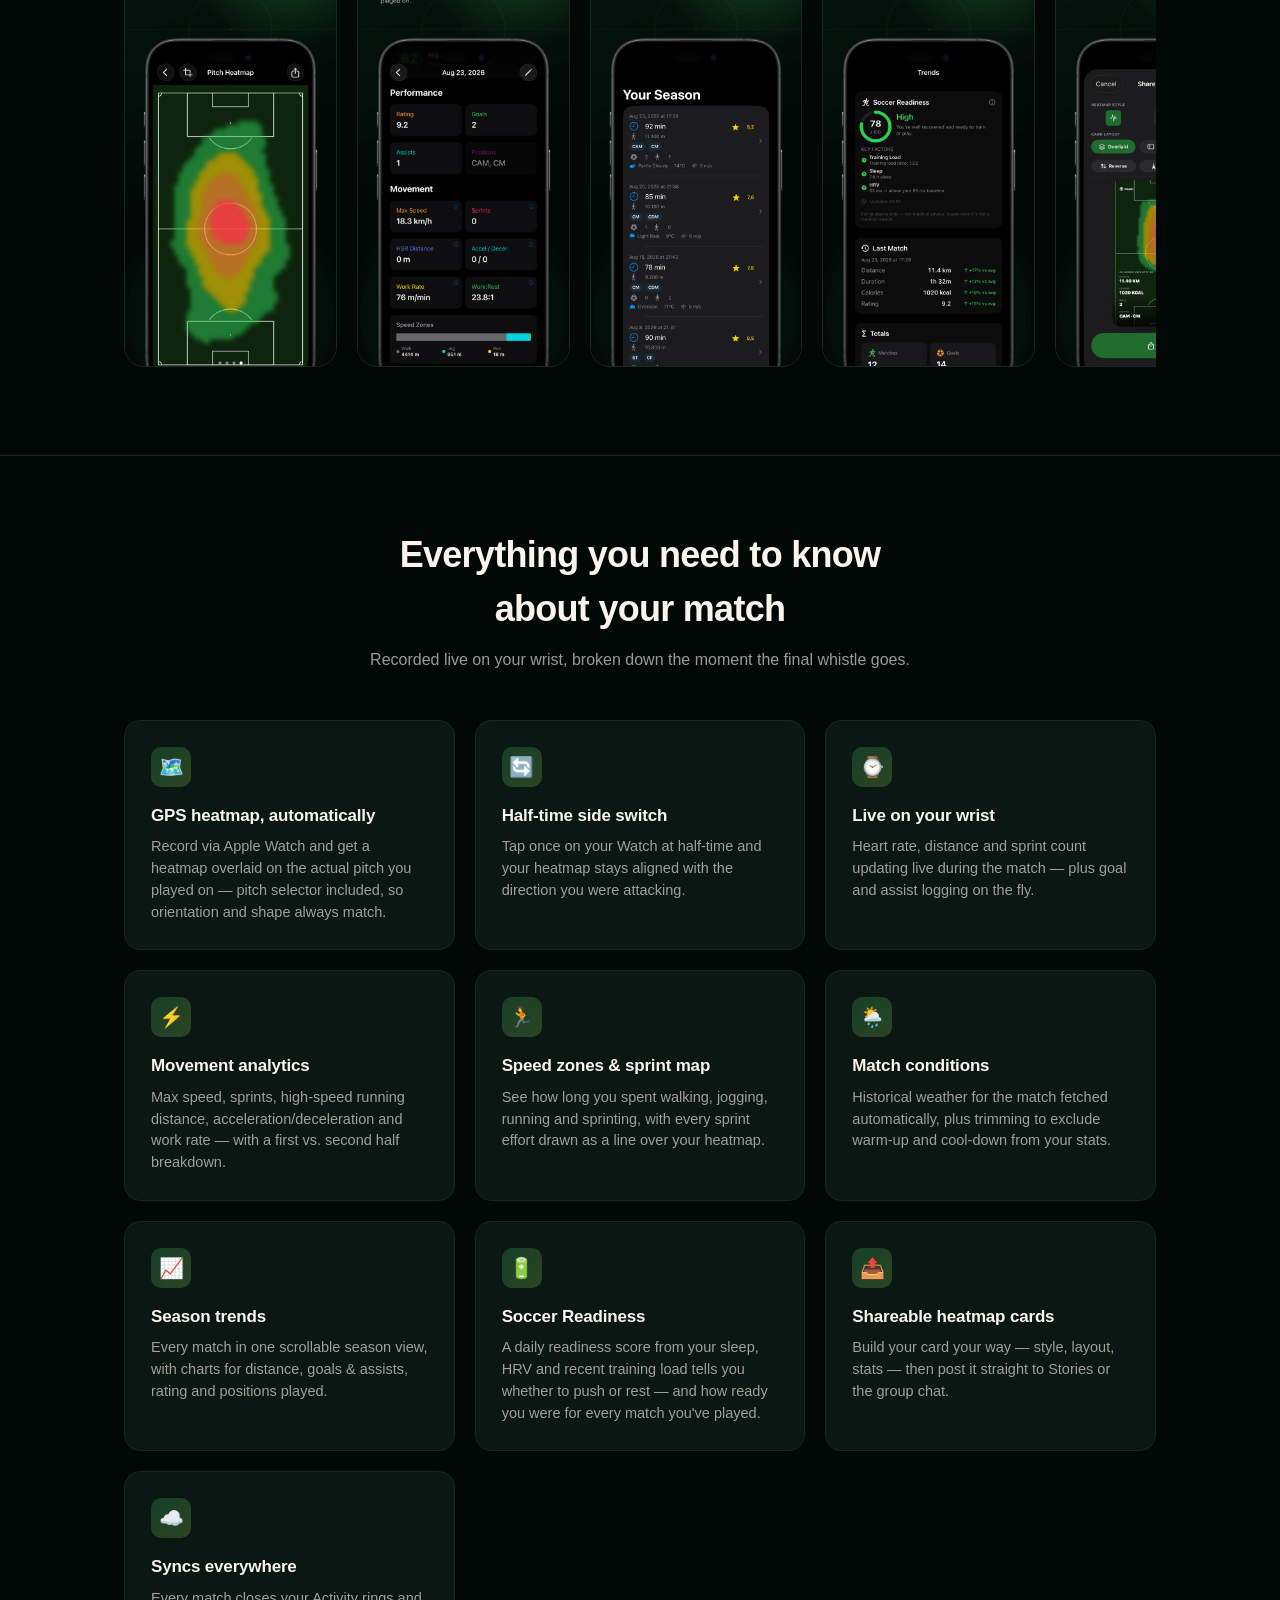
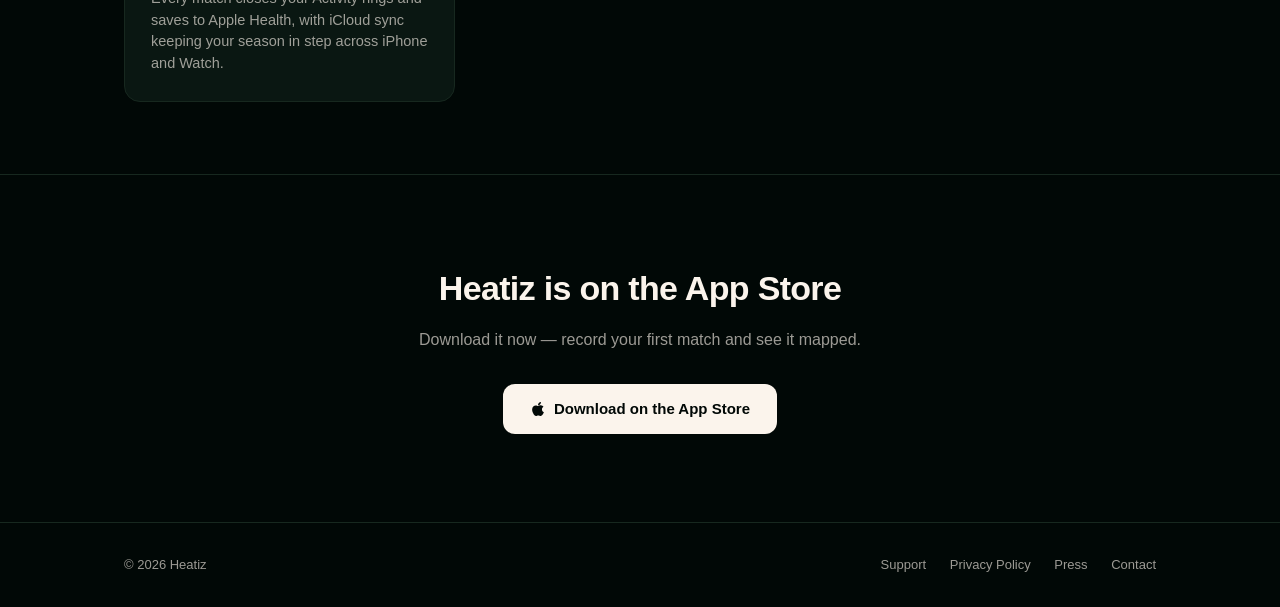
==== commit 46822f18: "Add press kit page Provides boilerplate, key facts, icon assets, and screenshots for media/press use" ====
--- a/index.html
+++ b/index.html
@@ -157,6 +157,7 @@
     <div class="links">
       <a href="/appSupport">Support</a>
       <a href="/appPrivacy">Privacy Policy</a>
+      <a href="/press">Press</a>
       <a href="mailto:support@heatiz.com">Contact</a>
     </div>
   </div>
--- a/style.css
+++ b/style.css
@@ -1,12 +1,16 @@
 :root {
-  --bg: #0b0d10;
-  --bg-elevated: #14171b;
-  --border: #23272d;
-  --text: #f4f5f6;
-  --text-dim: #9aa1a9;
-  --accent: #ff5a1f;
-  --accent-2: #ffb100;
-  --pitch: #1c3b2a;
+  --bg: #010806;
+  --bg-elevated: #0a1712;
+  --border: #17281f;
+  --text: #fbf4ec;
+  --text-dim: rgba(251, 244, 236, 0.62);
+  --accent: #3fd07a;
+  --accent-2: #a8e45c;
+  --ember: #0d6b44;
+  --crimson: #17a557;
+  --orange: #54cb5a;
+  --gold: #efffc2;
+  --motif: rgba(63, 208, 122, 0.09);
 }
 
 * { box-sizing: border-box; margin: 0; padding: 0; }
@@ -14,7 +18,10 @@
 html { scroll-behavior: smooth; }
 
 body {
-  background: var(--bg);
+  background-color: var(--bg);
+  background-image: linear-gradient(135deg, #04170f, var(--bg));
+  background-repeat: no-repeat;
+  background-size: 100% 100vh;
   color: var(--text);
   font-family: -apple-system, BlinkMacSystemFont, "SF Pro Text", "Segoe UI", Roboto, Helvetica, Arial, sans-serif;
   line-height: 1.5;
@@ -32,7 +39,7 @@
   border-bottom: 1px solid var(--border);
   position: sticky;
   top: 0;
-  background: rgba(11, 13, 16, 0.85);
+  background: rgba(1, 8, 6, 0.85);
   backdrop-filter: saturate(180%) blur(12px);
   z-index: 10;
 }
@@ -120,7 +127,7 @@
 }
 
 h1 span {
-  background: linear-gradient(90deg, var(--accent), var(--accent-2));
+  background: linear-gradient(90deg, var(--accent), var(--orange), var(--accent-2));
   -webkit-background-clip: text;
   background-clip: text;
   color: transparent;
@@ -182,8 +189,8 @@
   position: absolute;
   inset: -10%;
   background:
-    radial-gradient(circle at 30% 30%, rgba(255, 90, 31, 0.35), transparent 55%),
-    radial-gradient(circle at 70% 60%, rgba(255, 177, 0, 0.3), transparent 55%);
+    radial-gradient(circle at 30% 30%, rgba(63, 208, 122, 0.4), transparent 55%),
+    radial-gradient(circle at 70% 60%, rgba(168, 228, 92, 0.3), transparent 55%);
   filter: blur(30px);
   z-index: -1;
 }
@@ -249,7 +256,7 @@
   width: 40px;
   height: 40px;
   border-radius: 10px;
-  background: linear-gradient(135deg, rgba(255,90,31,0.2), rgba(255,177,0,0.2));
+  background: linear-gradient(135deg, rgba(63,208,122,0.22), rgba(168,228,92,0.22));
   display: flex;
   align-items: center;
   justify-content: center;
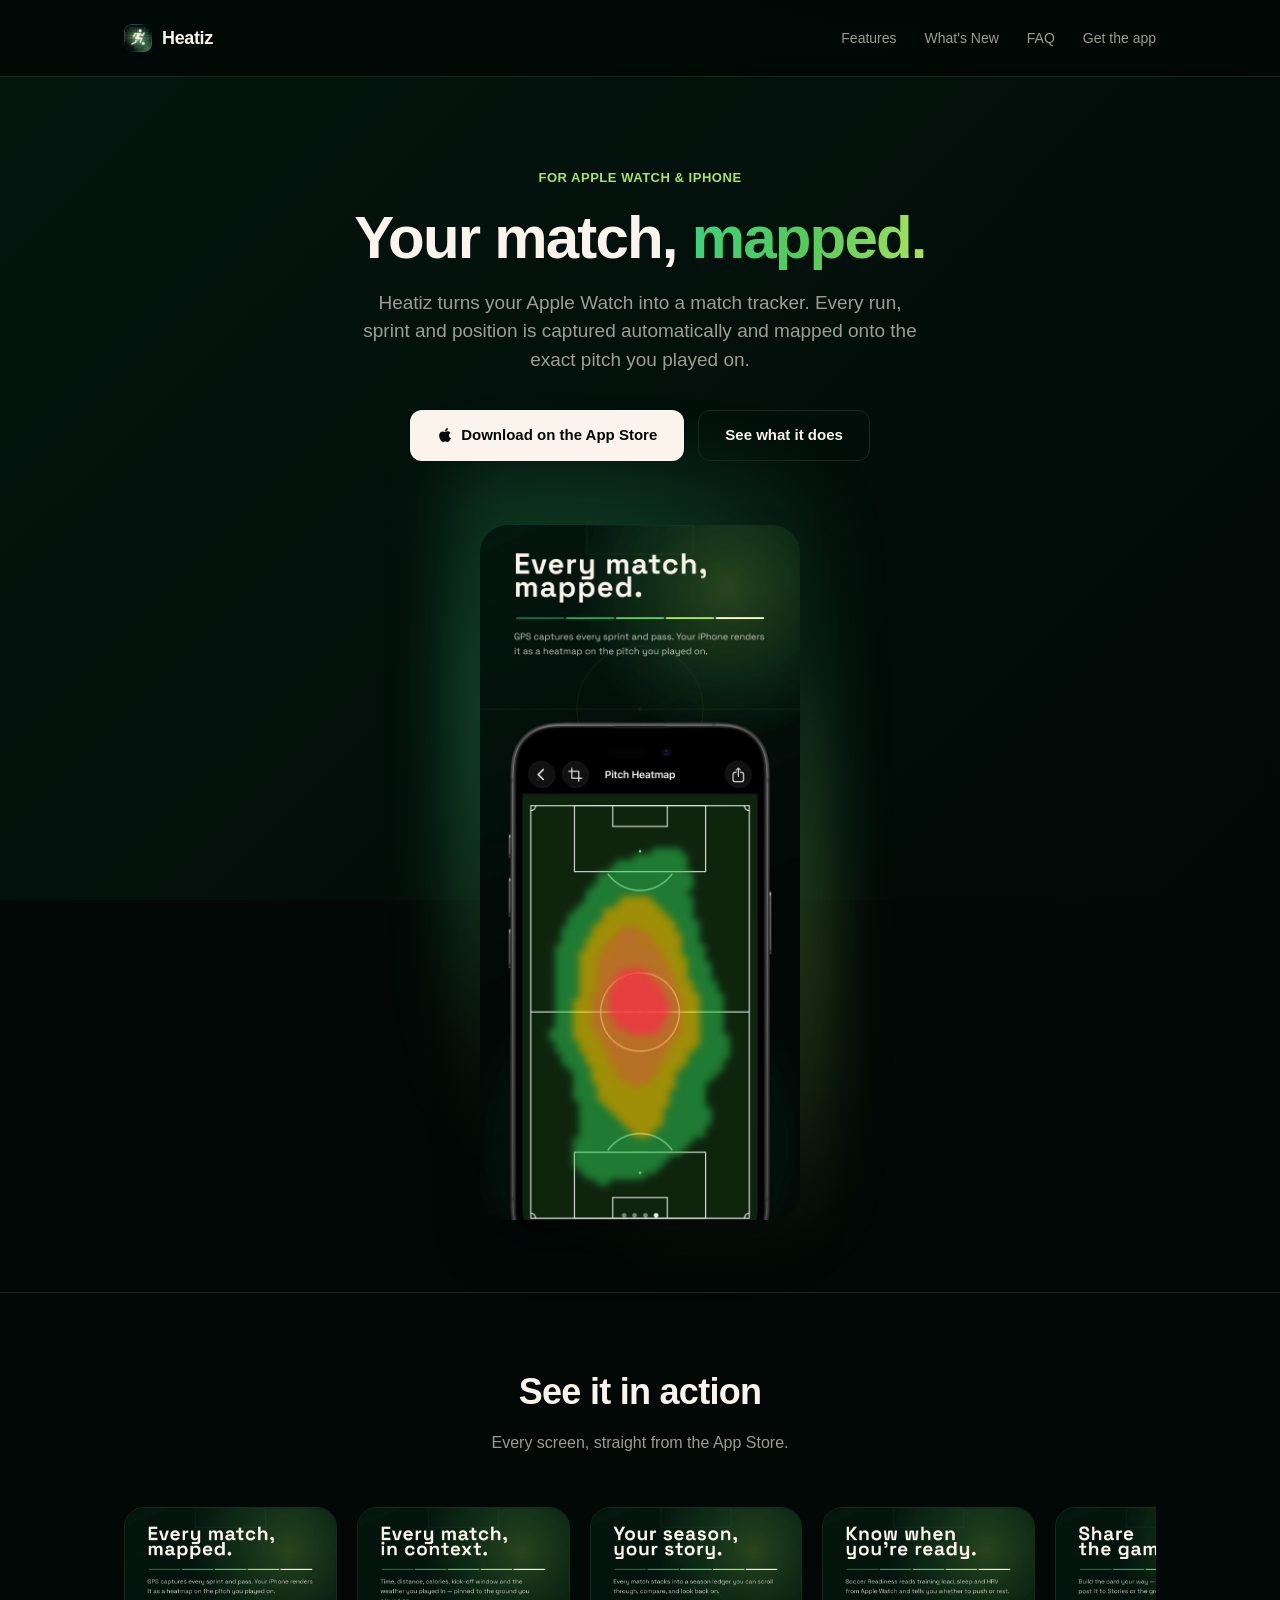
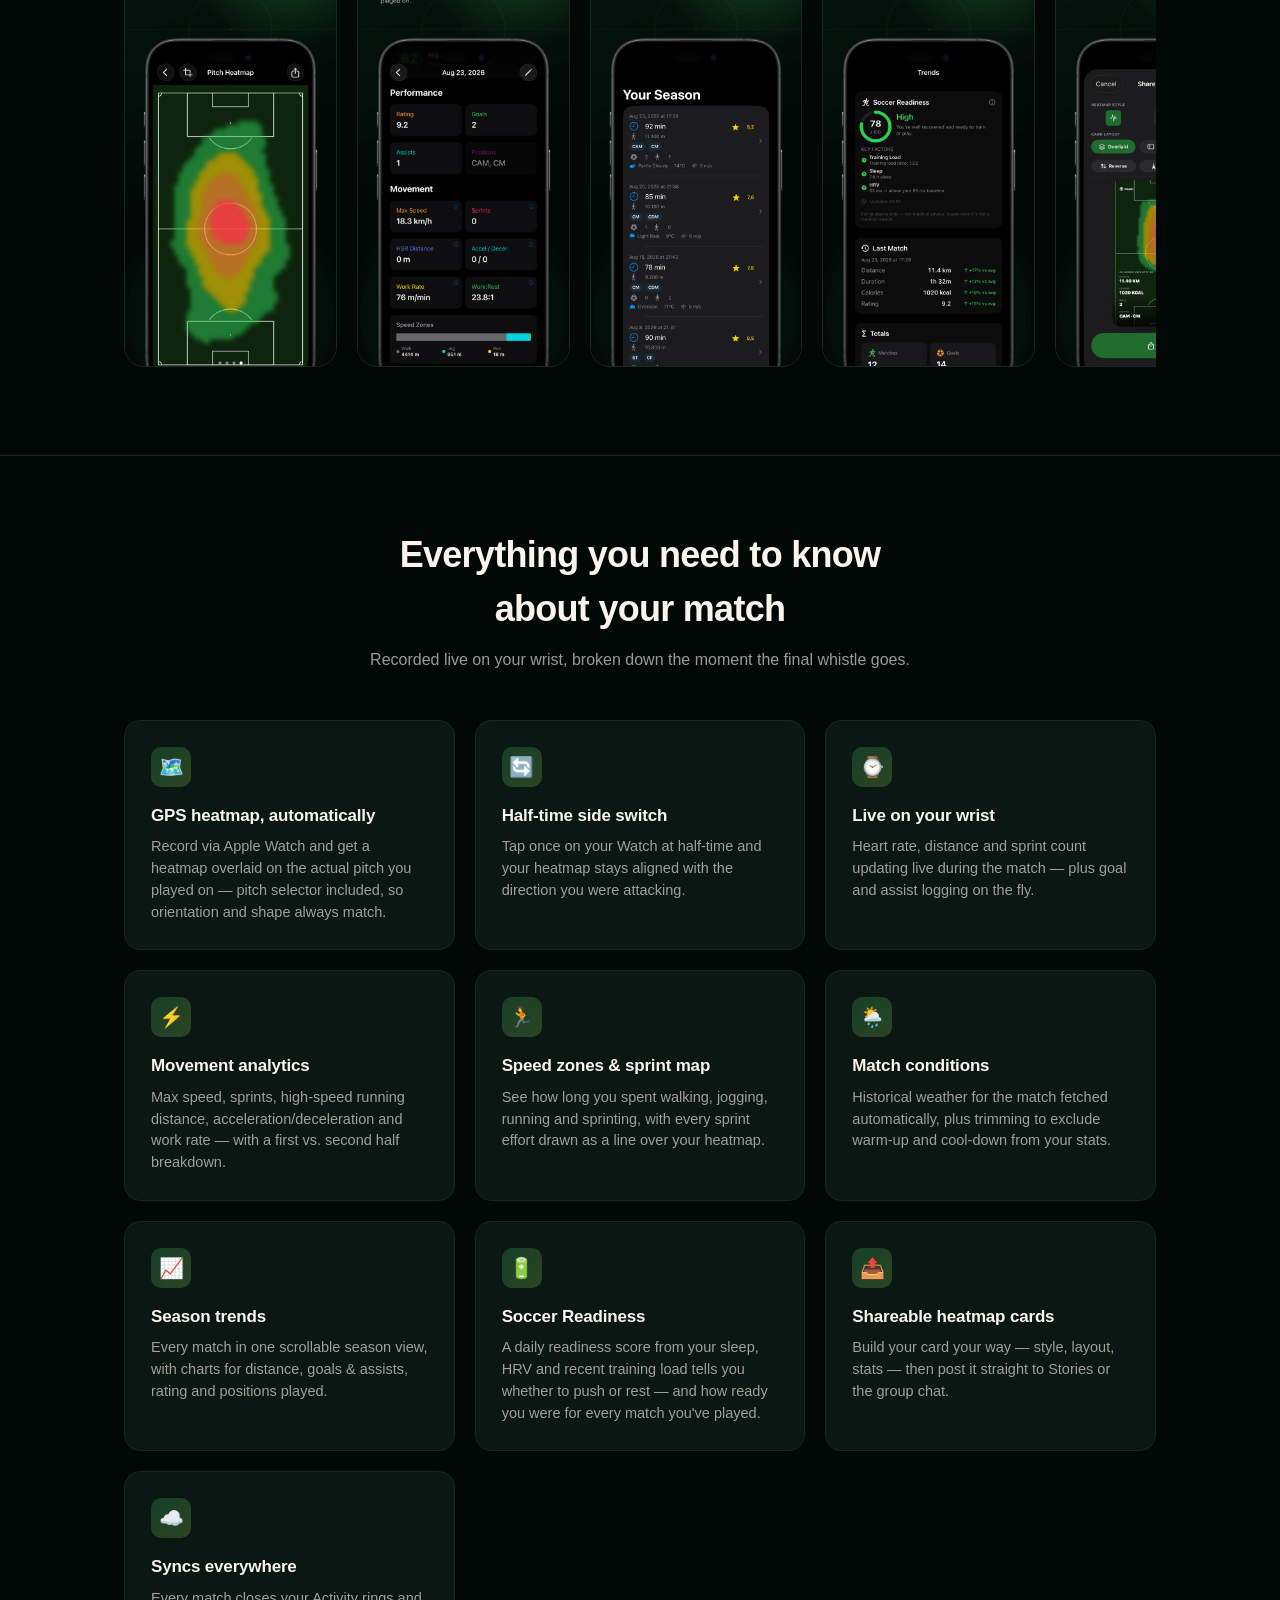
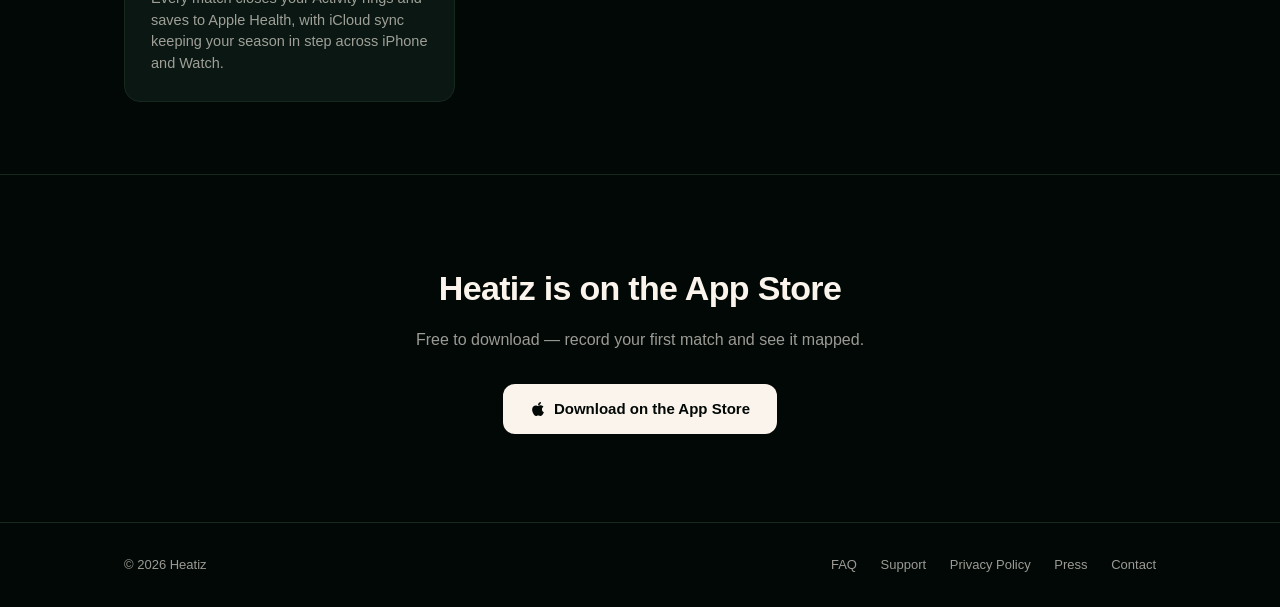
==== commit 22d030c0: "Add launch prep: FAQ, social card, press kit, analytics - Add /faq with pre-download answers (watch " ====
--- a/index.html
+++ b/index.html
@@ -10,10 +10,17 @@
 <meta property="og:type" content="website">
 <meta property="og:title" content="Heatiz — Your match, mapped.">
 <meta property="og:description" content="The fitness app built for soccer. Record matches on Apple Watch, replay every run as a GPS heatmap, and track goals, assists, and stats across your whole season.">
-<meta property="og:image" content="https://heatiz.com/assets/icon/icon-512.webp">
+<meta property="og:image" content="https://heatiz.com/assets/social/og-heatmap.png">
+<meta property="og:image:width" content="1200">
+<meta property="og:image:height" content="630">
+<meta property="og:image:alt" content="A Heatiz GPS heatmap mapped onto a real soccer pitch">
 <meta property="og:url" content="https://heatiz.com/">
-<meta name="twitter:card" content="summary">
+<meta name="twitter:card" content="summary_large_image">
+<meta name="twitter:image" content="https://heatiz.com/assets/social/og-heatmap.png">
 <link rel="stylesheet" href="style.css">
+<!-- Umami Cloud (Hobby plan: free, 100k events/month). Cookieless, no personal data,
+     so no cookie banner is needed. Dashboard: cloud.umami.is -->
+<script defer src="https://cloud.umami.is/script.js" data-website-id="04ad8094-7ed8-4909-b054-89f2cb302ce2"></script>
 </head>
 <body>
 
@@ -30,6 +37,7 @@
     <nav>
       <a href="#features">Features</a>
       <a href="/changelog">What's New</a>
+      <a href="/faq">FAQ</a>
       <a href="#get-app">Get the app</a>
     </nav>
   </div>
@@ -140,7 +148,7 @@
   <section id="get-app" class="cta-band divider">
     <div class="wrap">
       <h2>Heatiz is on the App Store</h2>
-      <p>Download it now — record your first match and see it mapped.</p>
+      <p>Free to download — record your first match and see it mapped.</p>
       <div class="cta-row">
         <a class="btn btn-primary" href="https://apps.apple.com/app/id6761580343" target="_blank" rel="noopener">
           <svg class="apple-mark" viewBox="0 0 384 512" aria-hidden="true"><path fill="currentColor" d="M318.7 268.7c-.2-36.7 16.4-64.4 50-84.8-18.8-26.9-47.2-41.7-84.7-44.6-35.5-2.8-74.3 20.7-88.5 20.7-15 0-49.4-19.7-76.4-19.7C63.3 141 4 184.8 4 273.5q0 39.3 14.4 81.2c12.8 36.7 59 126.7 107.2 125.2 25.2-.6 43-17.9 75.8-17.9 31.8 0 48.3 17.9 76.4 17.9 48.6-.7 90.4-82.5 102.6-119.3-65.2-30.7-61.7-90-61.7-91.9zm-56.6-164.2c27.3-32.4 24.8-61.9 24-72.5-24.1 1.4-52 16.4-67.9 34.9-17.5 19.8-27.8 44.3-25.6 71.9 26.1 2 49.9-11.4 69.5-34.3z"/></svg>
@@ -155,6 +163,7 @@
   <div class="wrap">
     <span>© 2026 Heatiz</span>
     <div class="links">
+      <a href="/faq">FAQ</a>
       <a href="/appSupport">Support</a>
       <a href="/appPrivacy">Privacy Policy</a>
       <a href="/press">Press</a>
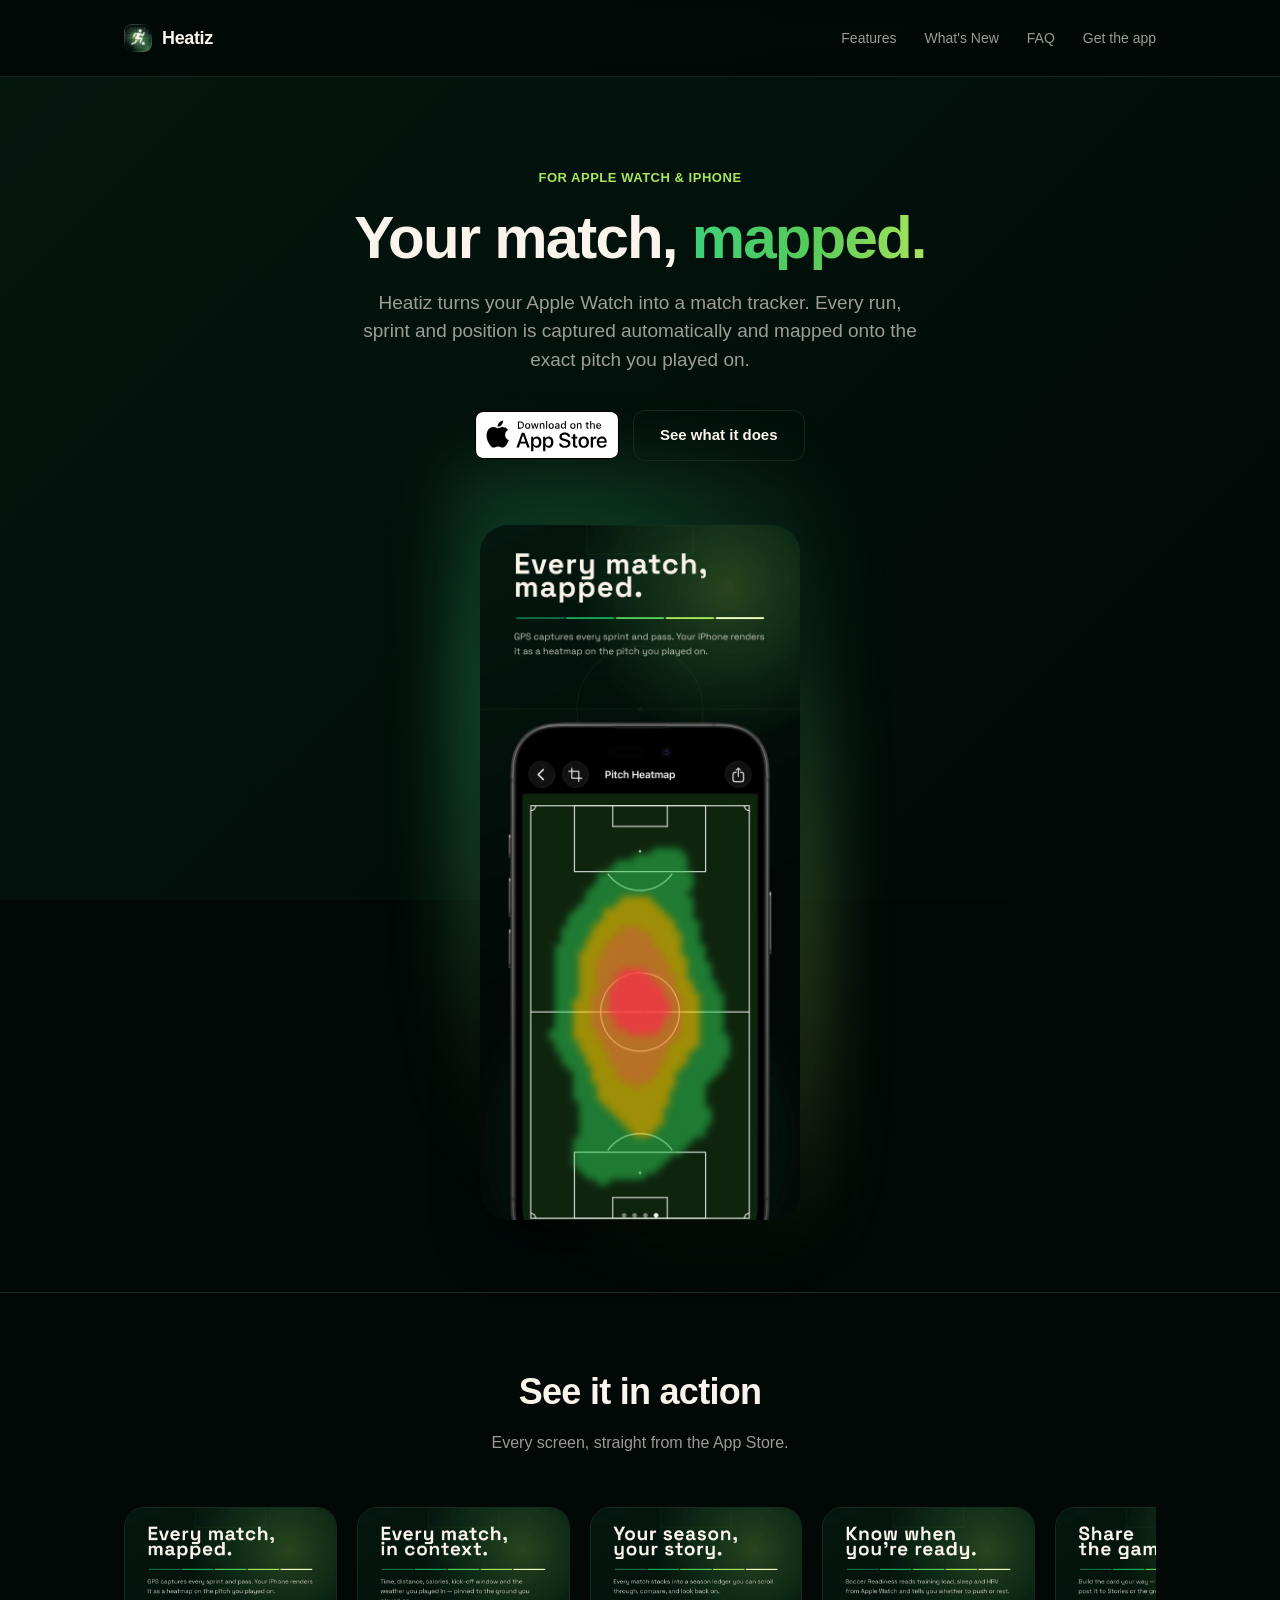
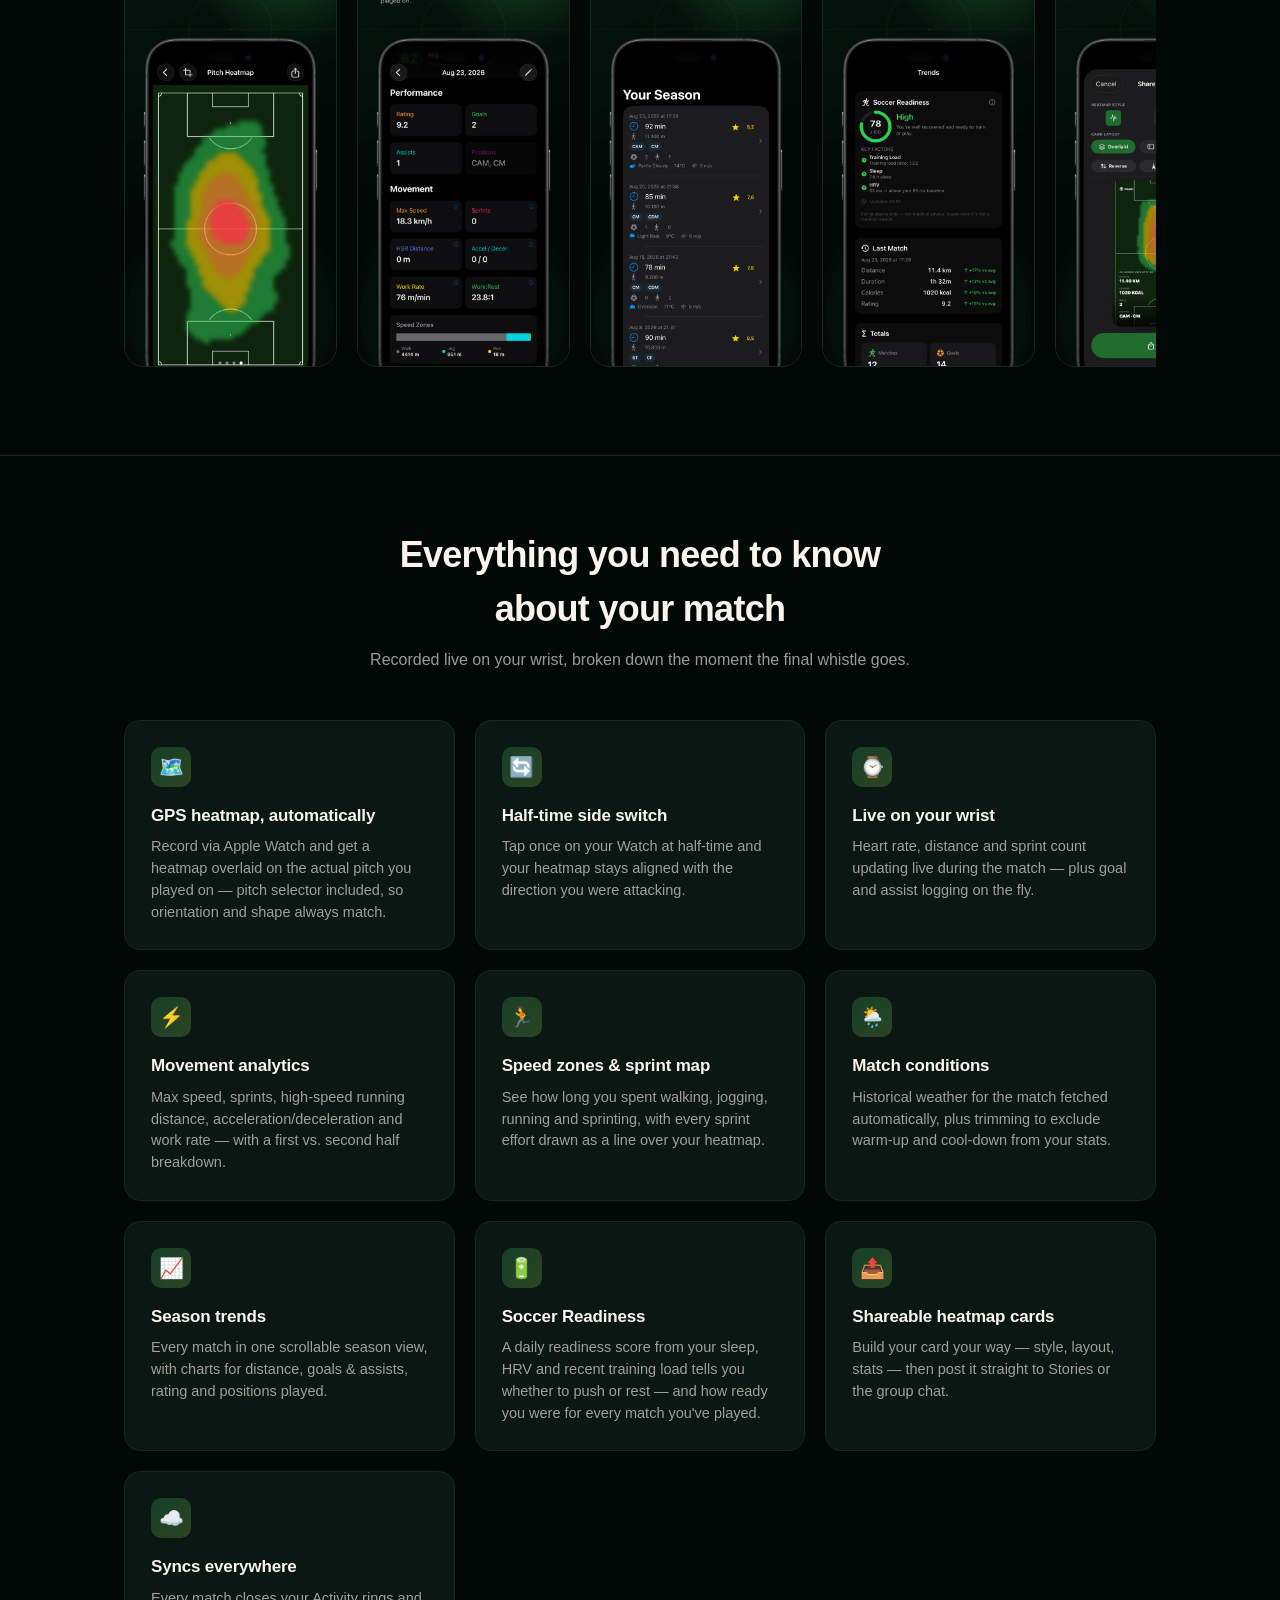
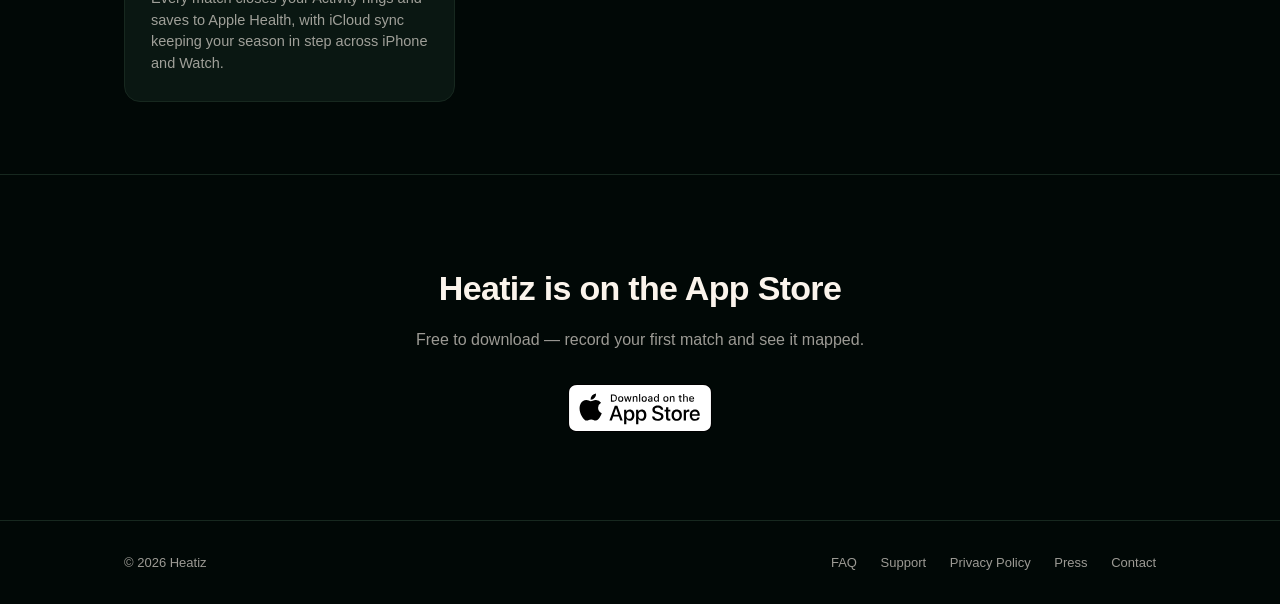
==== commit 236c1400: "Use official App Store badge for download links Co-Authored-By: Claude Opus 5 <noreply@anthropic.com" ====
--- a/index.html
+++ b/index.html
@@ -53,9 +53,8 @@
         position is captured automatically and mapped onto the exact pitch you played on.
       </p>
       <div class="cta-row">
-        <a class="btn btn-primary" href="https://apps.apple.com/app/id6761580343" target="_blank" rel="noopener">
-          <svg class="apple-mark" viewBox="0 0 384 512" aria-hidden="true"><path fill="currentColor" d="M318.7 268.7c-.2-36.7 16.4-64.4 50-84.8-18.8-26.9-47.2-41.7-84.7-44.6-35.5-2.8-74.3 20.7-88.5 20.7-15 0-49.4-19.7-76.4-19.7C63.3 141 4 184.8 4 273.5q0 39.3 14.4 81.2c12.8 36.7 59 126.7 107.2 125.2 25.2-.6 43-17.9 75.8-17.9 31.8 0 48.3 17.9 76.4 17.9 48.6-.7 90.4-82.5 102.6-119.3-65.2-30.7-61.7-90-61.7-91.9zm-56.6-164.2c27.3-32.4 24.8-61.9 24-72.5-24.1 1.4-52 16.4-67.9 34.9-17.5 19.8-27.8 44.3-25.6 71.9 26.1 2 49.9-11.4 69.5-34.3z"/></svg>
-          Download on the App Store
+        <a class="app-store-badge" href="https://apps.apple.com/app/apple-store/id6761580343?pt=124242658&amp;ct=901i6&amp;mt=8" target="_blank" rel="noopener">
+          <img src="/assets/badges/app-store-badge-white.svg" alt="Download on the App Store" width="144" height="48">
         </a>
         <a class="btn btn-secondary" href="#features">See what it does</a>
       </div>
@@ -150,9 +149,8 @@
       <h2>Heatiz is on the App Store</h2>
       <p>Free to download — record your first match and see it mapped.</p>
       <div class="cta-row">
-        <a class="btn btn-primary" href="https://apps.apple.com/app/id6761580343" target="_blank" rel="noopener">
-          <svg class="apple-mark" viewBox="0 0 384 512" aria-hidden="true"><path fill="currentColor" d="M318.7 268.7c-.2-36.7 16.4-64.4 50-84.8-18.8-26.9-47.2-41.7-84.7-44.6-35.5-2.8-74.3 20.7-88.5 20.7-15 0-49.4-19.7-76.4-19.7C63.3 141 4 184.8 4 273.5q0 39.3 14.4 81.2c12.8 36.7 59 126.7 107.2 125.2 25.2-.6 43-17.9 75.8-17.9 31.8 0 48.3 17.9 76.4 17.9 48.6-.7 90.4-82.5 102.6-119.3-65.2-30.7-61.7-90-61.7-91.9zm-56.6-164.2c27.3-32.4 24.8-61.9 24-72.5-24.1 1.4-52 16.4-67.9 34.9-17.5 19.8-27.8 44.3-25.6 71.9 26.1 2 49.9-11.4 69.5-34.3z"/></svg>
-          Download on the App Store
+        <a class="app-store-badge" href="https://apps.apple.com/app/apple-store/id6761580343?pt=124242658&amp;ct=901i6&amp;mt=8" target="_blank" rel="noopener">
+          <img src="/assets/badges/app-store-badge-white.svg" alt="Download on the App Store" width="144" height="48">
         </a>
       </div>
     </div>
--- a/style.css
+++ b/style.css
@@ -143,6 +143,7 @@
 .cta-row {
   display: flex;
   justify-content: center;
+  align-items: center;
   gap: 14px;
   flex-wrap: wrap;
 }
@@ -159,16 +160,17 @@
   border: 1px solid transparent;
 }
 
-.btn-primary {
-  background: var(--text);
-  color: var(--bg);
-}
-
-.btn-primary:hover { background: #fff; }
-
-.apple-mark {
-  width: 16px;
-  height: 16px;
+.app-store-badge {
+  display: inline-flex;
+  transition: opacity 0.2s;
+}
+
+.app-store-badge:hover { opacity: 0.85; }
+
+.app-store-badge img {
+  display: block;
+  height: 48px;
+  width: auto;
 }
 
 .btn-secondary {
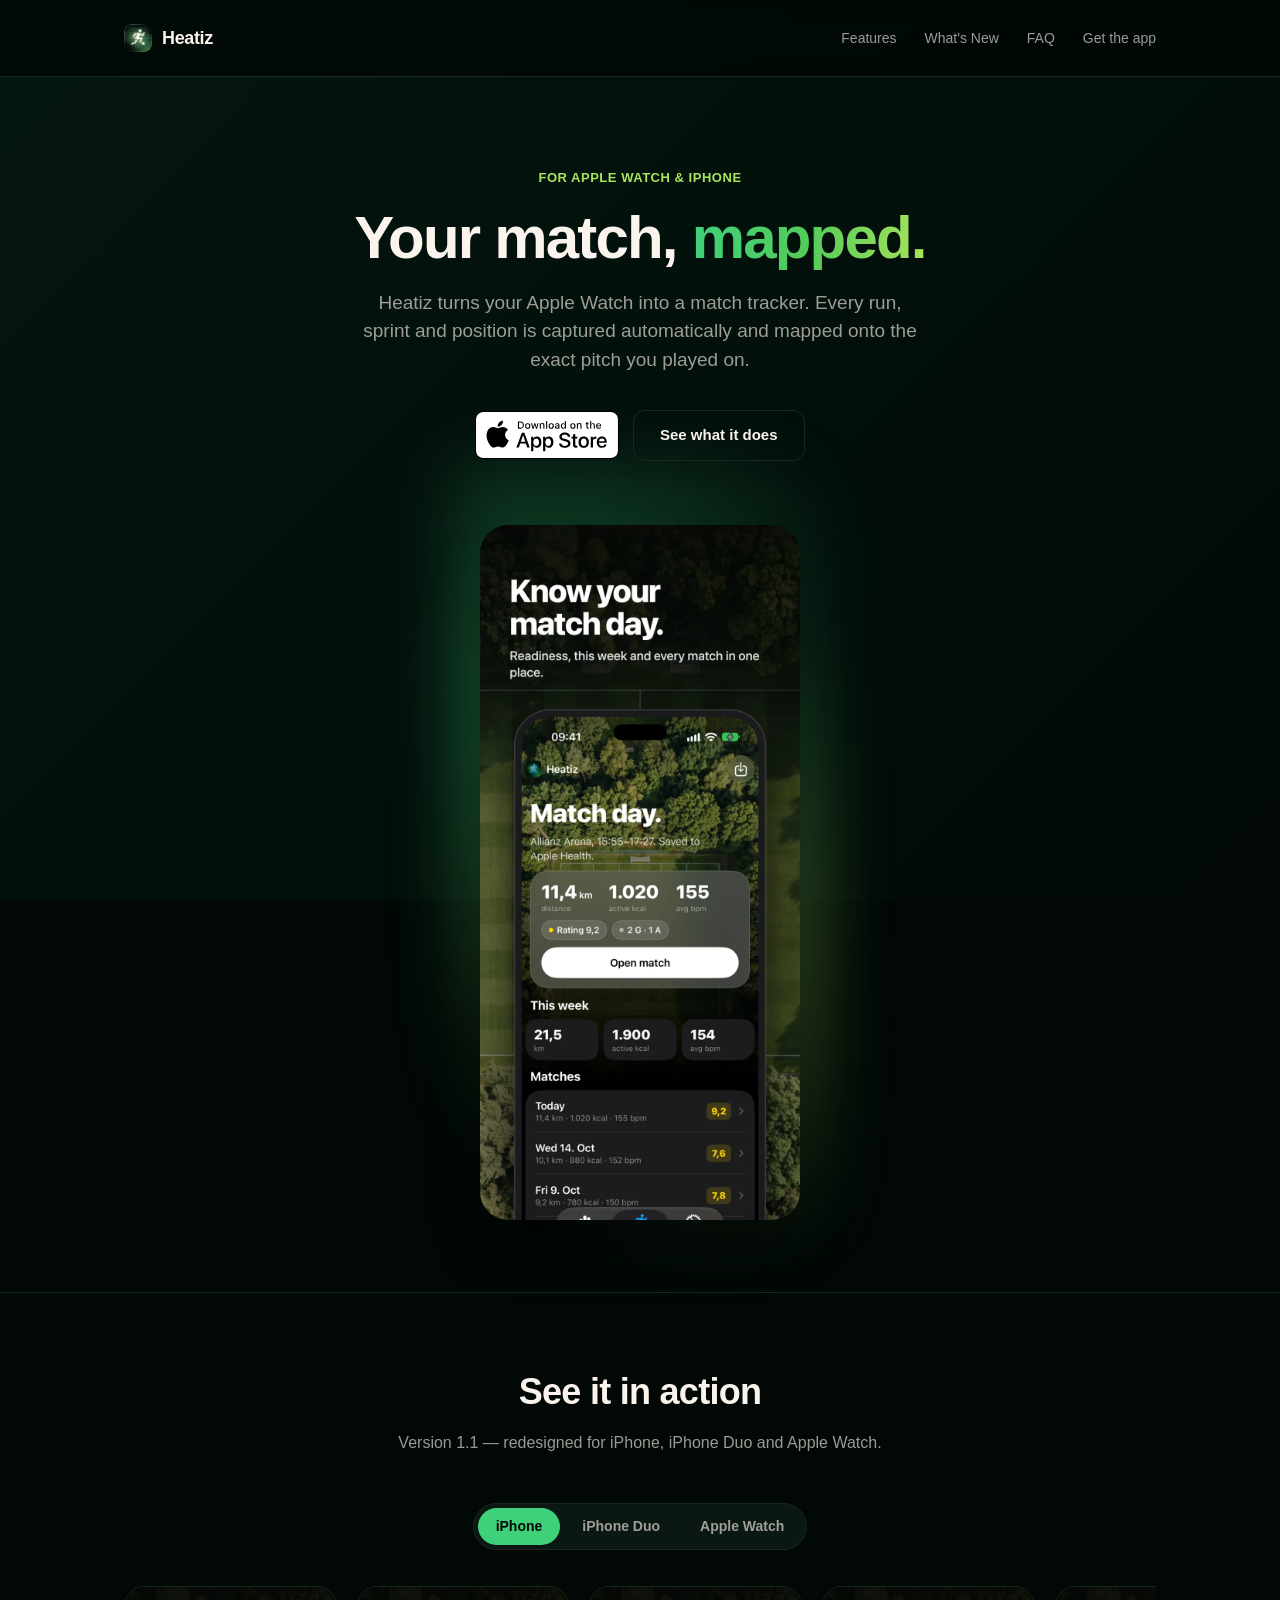
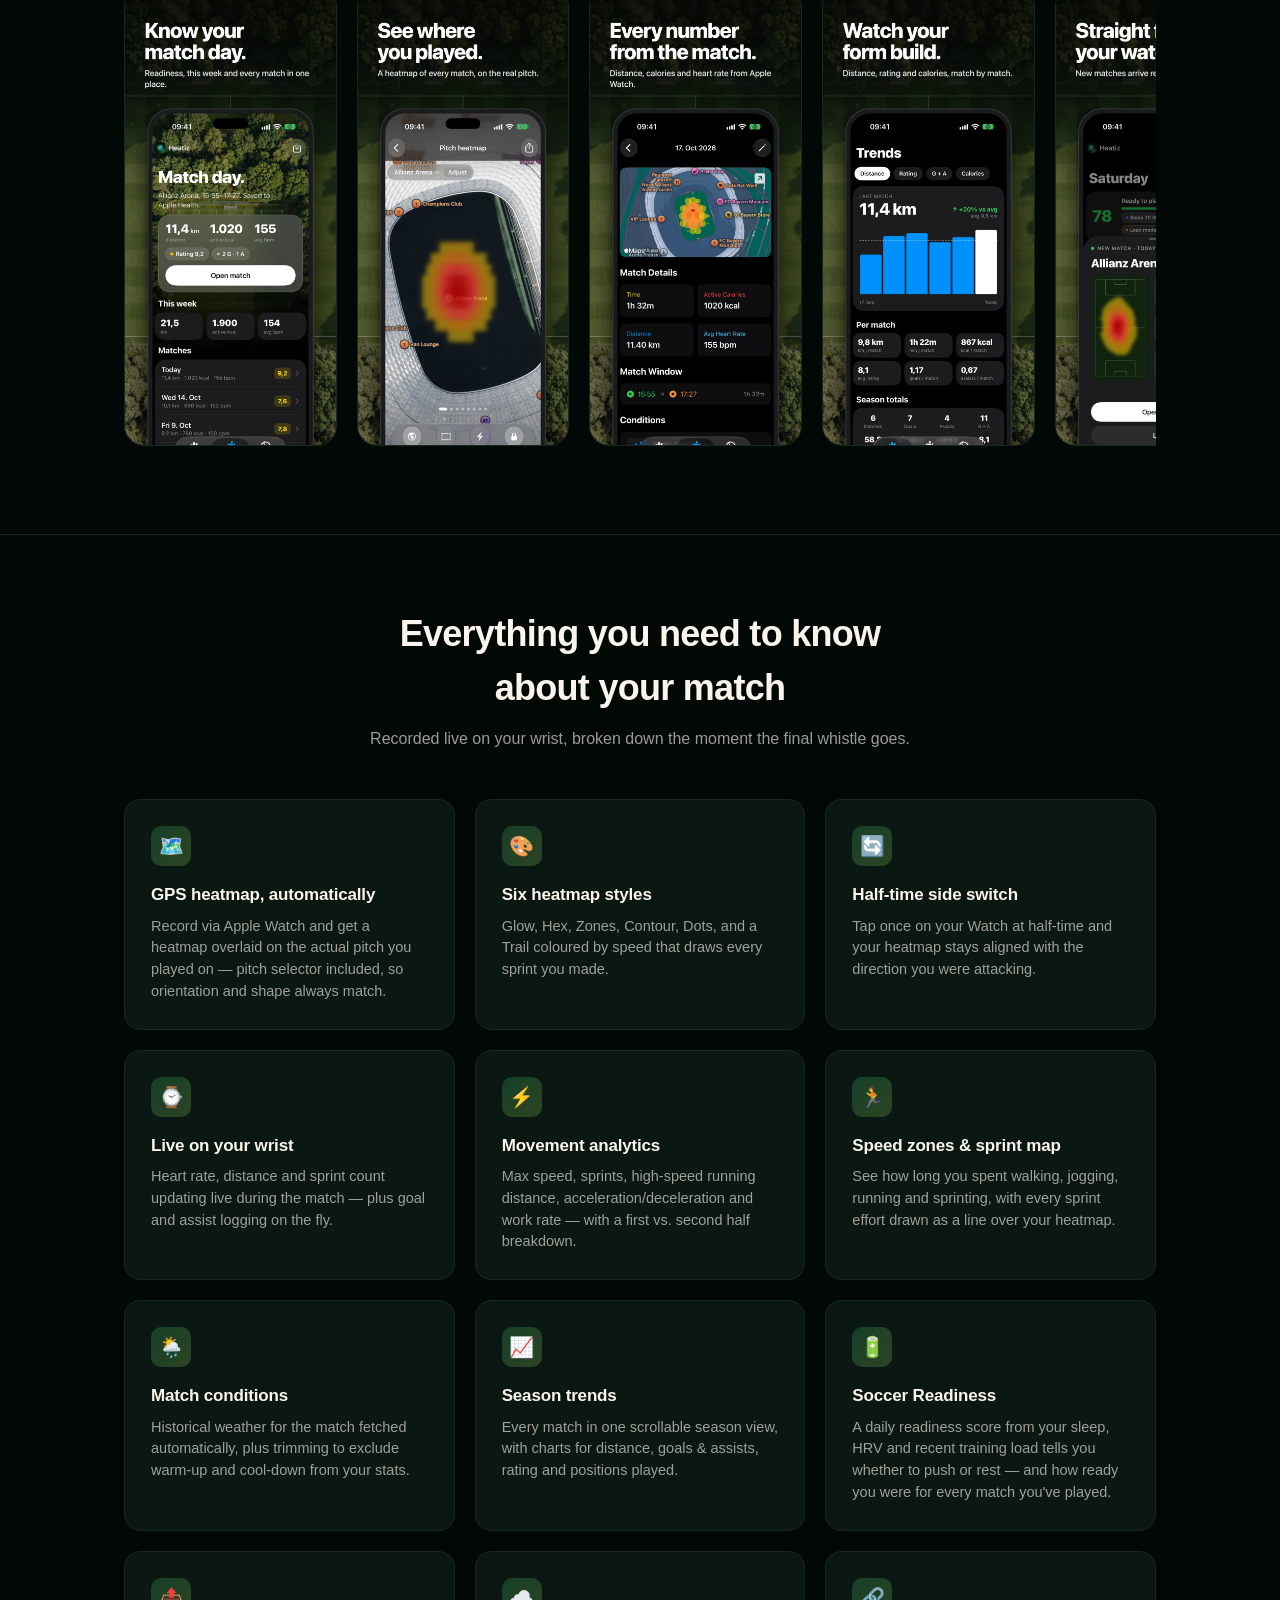
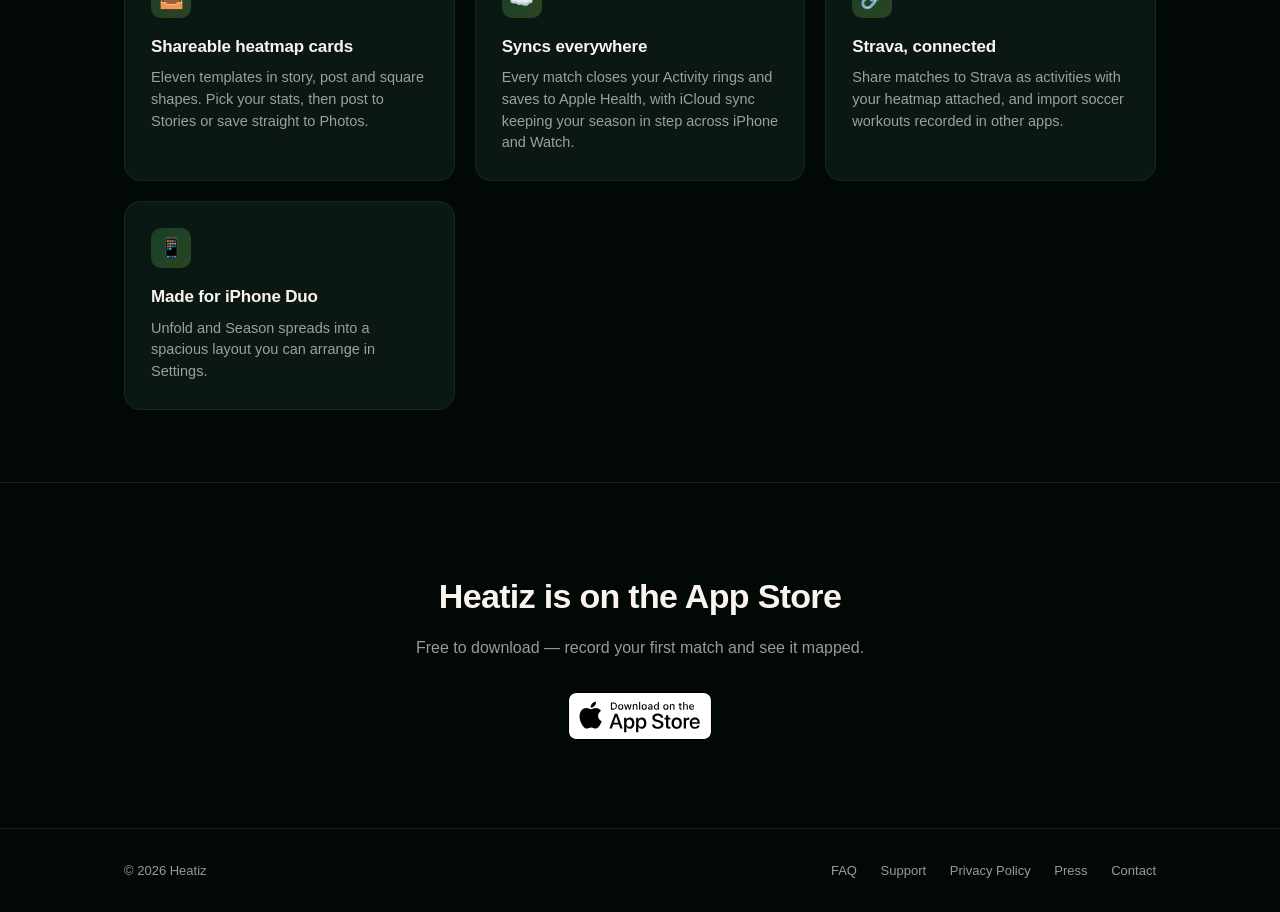
==== commit b2d288e4: "Update homepage with v1.1 screenshots for iPhone, iPhone Duo and Apple Watch Co-Authored-By: Claude " ====
--- a/index.html
+++ b/index.html
@@ -60,7 +60,7 @@
       </div>
 
       <div class="hero-shot">
-        <img src="/assets/screenshots/heatmap-mapped.webp" alt="Heatiz heatmap screen showing a player's GPS movement mapped onto a soccer pitch" loading="eager">
+        <img src="/assets/screenshots/1.1/iphone/season.webp" alt="Know your match day — readiness, this week and every match in one place" loading="eager">
       </div>
     </div>
   </section>
@@ -69,15 +69,41 @@
     <div class="wrap">
       <div class="section-head">
         <h2>See it in action</h2>
-        <p>Every screen, straight from the App Store.</p>
-      </div>
-      <div class="showcase-strip">
-        <img src="/assets/screenshots/heatmap-mapped.webp" alt="Every match, mapped — GPS heatmap rendered on the pitch you played on" loading="lazy">
-        <img src="/assets/screenshots/match-context.webp" alt="Every match, in context — time, distance, calories, weather and full movement analytics" loading="lazy">
-        <img src="/assets/screenshots/season-story.webp" alt="Your season, your story — every match stacked into a scrollable season ledger" loading="lazy">
-        <img src="/assets/screenshots/readiness.webp" alt="Know when you're ready — Soccer Readiness score from training load, sleep and HRV" loading="lazy">
-        <img src="/assets/screenshots/share-game.webp" alt="Share the game — build a heatmap card and post it to Stories or your group chat" loading="lazy">
-        <img src="/assets/screenshots/home-widgets.webp" alt="Your season on Home Screen — readiness, last session and recent matches widgets" loading="lazy">
+        <p>Version 1.1 — redesigned for iPhone, iPhone Duo and Apple Watch.</p>
+      </div>
+      <div class="device-tabs" role="group" aria-label="Device">
+        <input type="radio" name="device" id="dev-iphone" checked>
+        <label for="dev-iphone">iPhone</label>
+        <input type="radio" name="device" id="dev-duo">
+        <label for="dev-duo">iPhone Duo</label>
+        <input type="radio" name="device" id="dev-watch">
+        <label for="dev-watch">Apple Watch</label>
+      </div>
+      <div class="showcase-panels">
+        <div class="showcase-strip shots-phone" id="shots-iphone">
+          <img src="/assets/screenshots/1.1/iphone/season.webp" alt="Know your match day — readiness, this week and every match in one place" loading="lazy">
+          <img src="/assets/screenshots/1.1/iphone/heatmap.webp" alt="See where you played — a heatmap of every match, on the real pitch" loading="lazy">
+          <img src="/assets/screenshots/1.1/iphone/match.webp" alt="Every number from the match — distance, calories and heart rate from Apple Watch" loading="lazy">
+          <img src="/assets/screenshots/1.1/iphone/trends.webp" alt="Watch your form build — distance, rating and calories, match by match" loading="lazy">
+          <img src="/assets/screenshots/1.1/iphone/newMatch.webp" alt="Straight from your watch — new matches arrive ready to open" loading="lazy">
+          <img src="/assets/screenshots/1.1/iphone/speedTrail.webp" alt="Share your sprints — speed trail, heatmap and stat cards for Stories" loading="lazy">
+        </div>
+        <div class="showcase-strip shots-duo" id="shots-duo">
+          <img src="/assets/screenshots/1.1/duo/season.webp" alt="Know your match day on iPhone Duo — readiness, this week and every match in one place" loading="lazy">
+          <img src="/assets/screenshots/1.1/duo/heatmap.webp" alt="See where you played on iPhone Duo — a heatmap of every match, on the real pitch" loading="lazy">
+          <img src="/assets/screenshots/1.1/duo/match.webp" alt="Every number from the match on iPhone Duo — distance, calories and heart rate from Apple Watch" loading="lazy">
+          <img src="/assets/screenshots/1.1/duo/trends.webp" alt="Watch your form build on iPhone Duo — distance, rating and calories, match by match" loading="lazy">
+          <img src="/assets/screenshots/1.1/duo/newMatch.webp" alt="Straight from your watch on iPhone Duo — new matches arrive ready to open" loading="lazy">
+          <img src="/assets/screenshots/1.1/duo/speedTrail.webp" alt="Share your sprints on iPhone Duo — speed trail, heatmap and stat cards for Stories" loading="lazy">
+        </div>
+        <div class="showcase-strip shots-watch" id="shots-watch">
+          <img src="/assets/screenshots/1.1/watch/heatmap.webp" alt="Your heatmap, on your wrist" loading="lazy">
+          <img src="/assets/screenshots/1.1/watch/session.webp" alt="Live stats while you play" loading="lazy">
+          <img src="/assets/screenshots/1.1/watch/rating.webp" alt="Rate your match on Apple Watch" loading="lazy">
+          <img src="/assets/screenshots/1.1/watch/summary.webp" alt="Match done and saved to Apple Health" loading="lazy">
+          <img src="/assets/screenshots/1.1/watch/readiness.webp" alt="Ready for match day? Readiness score on Apple Watch" loading="lazy">
+          <img src="/assets/screenshots/1.1/watch/history.webp" alt="Every match on your wrist" loading="lazy">
+        </div>
       </div>
     </div>
   </section>
@@ -96,6 +122,11 @@
           <p>Record via Apple Watch and get a heatmap overlaid on the actual pitch you played on — pitch selector included, so orientation and shape always match.</p>
         </div>
         <div class="feature-card">
+          <div class="icon">🎨</div>
+          <h3>Six heatmap styles</h3>
+          <p>Glow, Hex, Zones, Contour, Dots, and a Trail coloured by speed that draws every sprint you made.</p>
+        </div>
+        <div class="feature-card">
           <div class="icon">🔄</div>
           <h3>Half-time side switch</h3>
           <p>Tap once on your Watch at half-time and your heatmap stays aligned with the direction you were attacking.</p>
@@ -133,12 +164,22 @@
         <div class="feature-card">
           <div class="icon">📤</div>
           <h3>Shareable heatmap cards</h3>
-          <p>Build your card your way — style, layout, stats — then post it straight to Stories or the group chat.</p>
+          <p>Eleven templates in story, post and square shapes. Pick your stats, then post to Stories or save straight to Photos.</p>
         </div>
         <div class="feature-card">
           <div class="icon">☁️</div>
           <h3>Syncs everywhere</h3>
           <p>Every match closes your Activity rings and saves to Apple Health, with iCloud sync keeping your season in step across iPhone and Watch.</p>
+        </div>
+        <div class="feature-card">
+          <div class="icon">🔗</div>
+          <h3>Strava, connected</h3>
+          <p>Share matches to Strava as activities with your heatmap attached, and import soccer workouts recorded in other apps.</p>
+        </div>
+        <div class="feature-card">
+          <div class="icon">📱</div>
+          <h3>Made for iPhone Duo</h3>
+          <p>Unfold and Season spreads into a spacious layout you can arrange in Settings.</p>
         </div>
       </div>
     </div>
--- a/style.css
+++ b/style.css
@@ -353,6 +353,17 @@
   color: var(--text-dim);
   font-size: 15.5px;
 }
+
+.prose ul {
+  color: var(--text-dim);
+  font-size: 15.5px;
+  margin: 10px 0 0;
+  padding-left: 20px;
+}
+
+.prose li { margin-bottom: 6px; }
+
+.prose li:last-child { margin-bottom: 0; }
 
 .prose a { color: var(--accent-2); }
 
@@ -396,3 +407,44 @@
   .contact-card { flex-direction: column; align-items: flex-start; }
   .showcase-strip img { height: 340px; }
 }
+
+/* Showcase device switcher (CSS-only) */
+.device-tabs {
+  display: flex;
+  justify-content: center;
+  gap: 4px;
+  width: fit-content;
+  margin: 0 auto 32px;
+  padding: 4px;
+  border: 1px solid var(--border);
+  border-radius: 999px;
+  background: var(--bg-elevated);
+}
+
+.device-tabs input { position: absolute; opacity: 0; pointer-events: none; }
+
+.device-tabs label {
+  padding: 8px 18px;
+  border-radius: 999px;
+  font-size: 14px;
+  font-weight: 600;
+  color: var(--text-dim);
+  cursor: pointer;
+  white-space: nowrap;
+}
+
+.device-tabs label:hover { color: var(--text); }
+.device-tabs input:checked + label { background: var(--accent); color: var(--bg); }
+.device-tabs input:focus-visible + label { outline: 2px solid var(--accent-2); outline-offset: 2px; }
+
+.showcase-panels .showcase-strip { display: none; }
+.device-tabs:has(#dev-iphone:checked) + .showcase-panels .shots-phone,
+.device-tabs:has(#dev-duo:checked) + .showcase-panels .shots-duo,
+.device-tabs:has(#dev-watch:checked) + .showcase-panels .shots-watch { display: flex; }
+
+.showcase-strip.shots-watch img { height: 340px; border-radius: 24px; }
+
+@media (max-width: 600px) {
+  .device-tabs label { padding: 8px 12px; font-size: 13px; }
+  .showcase-strip.shots-watch img { height: 260px; }
+}
